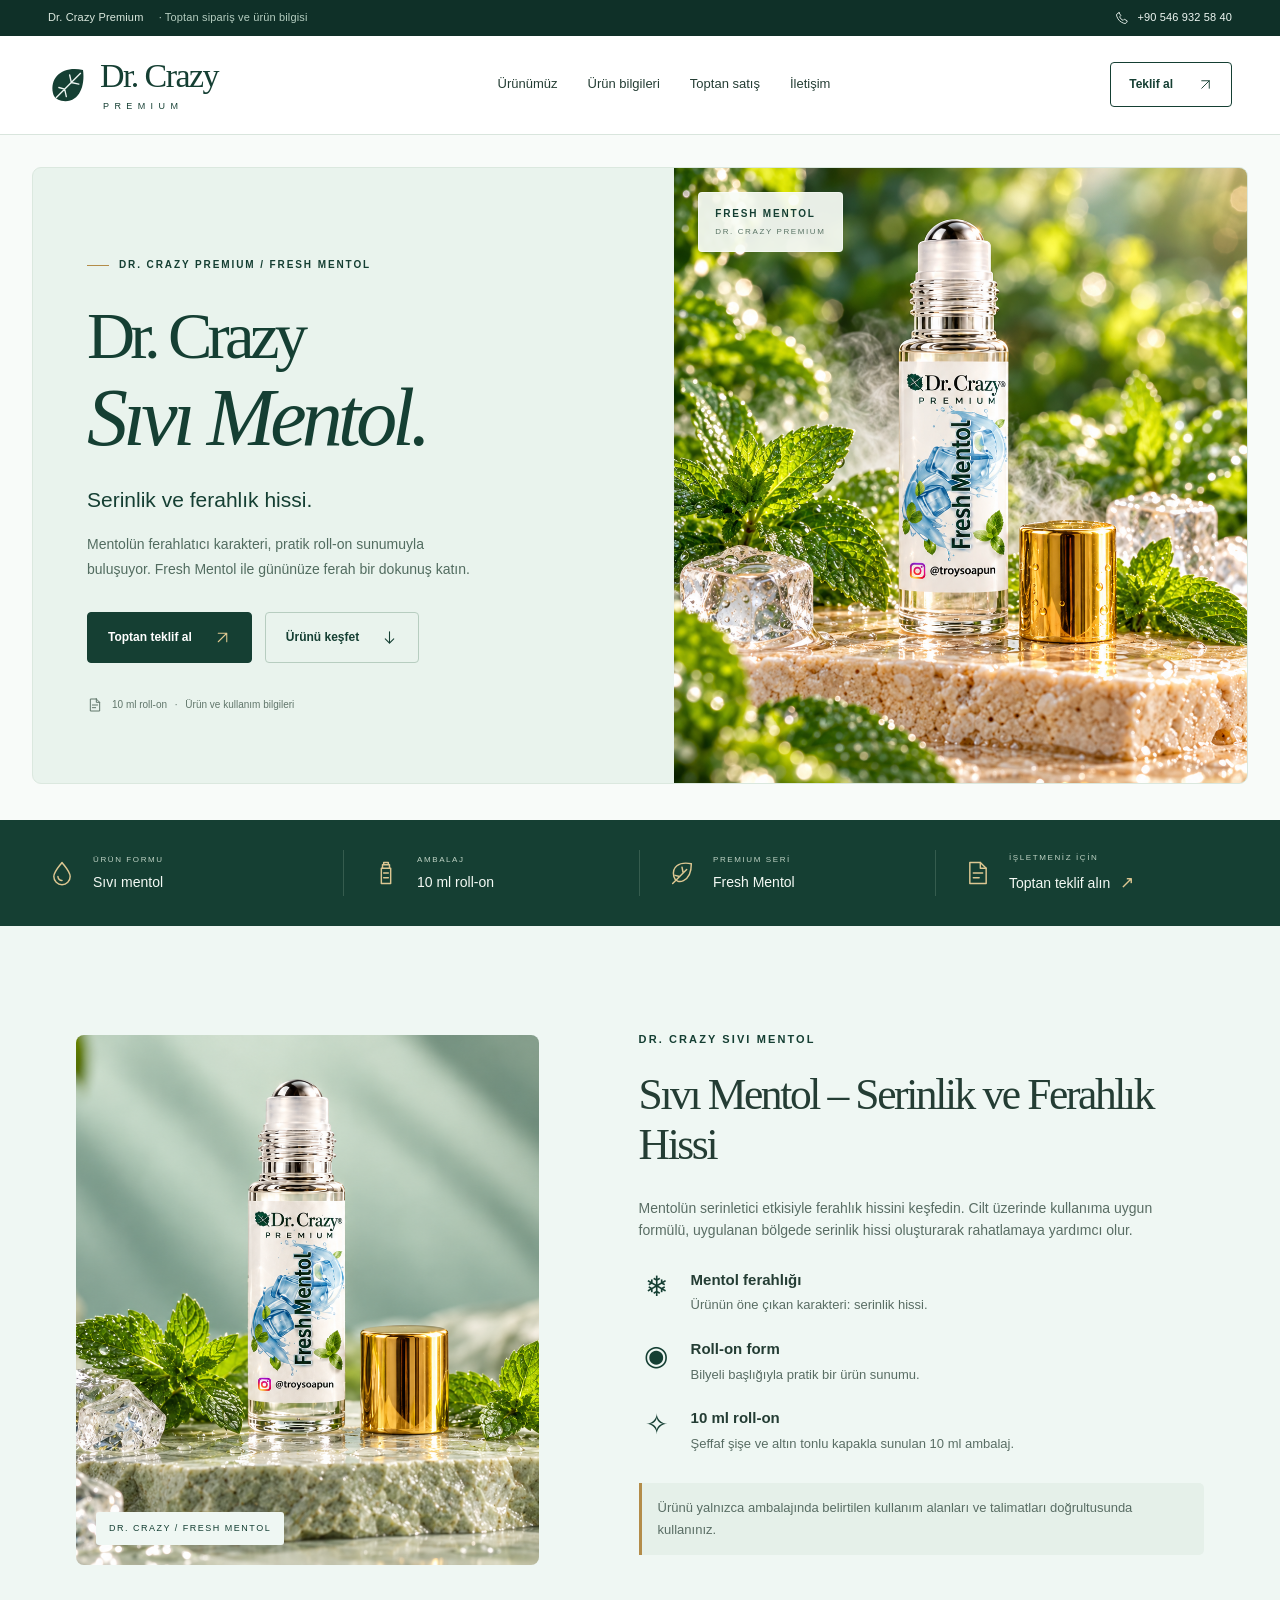
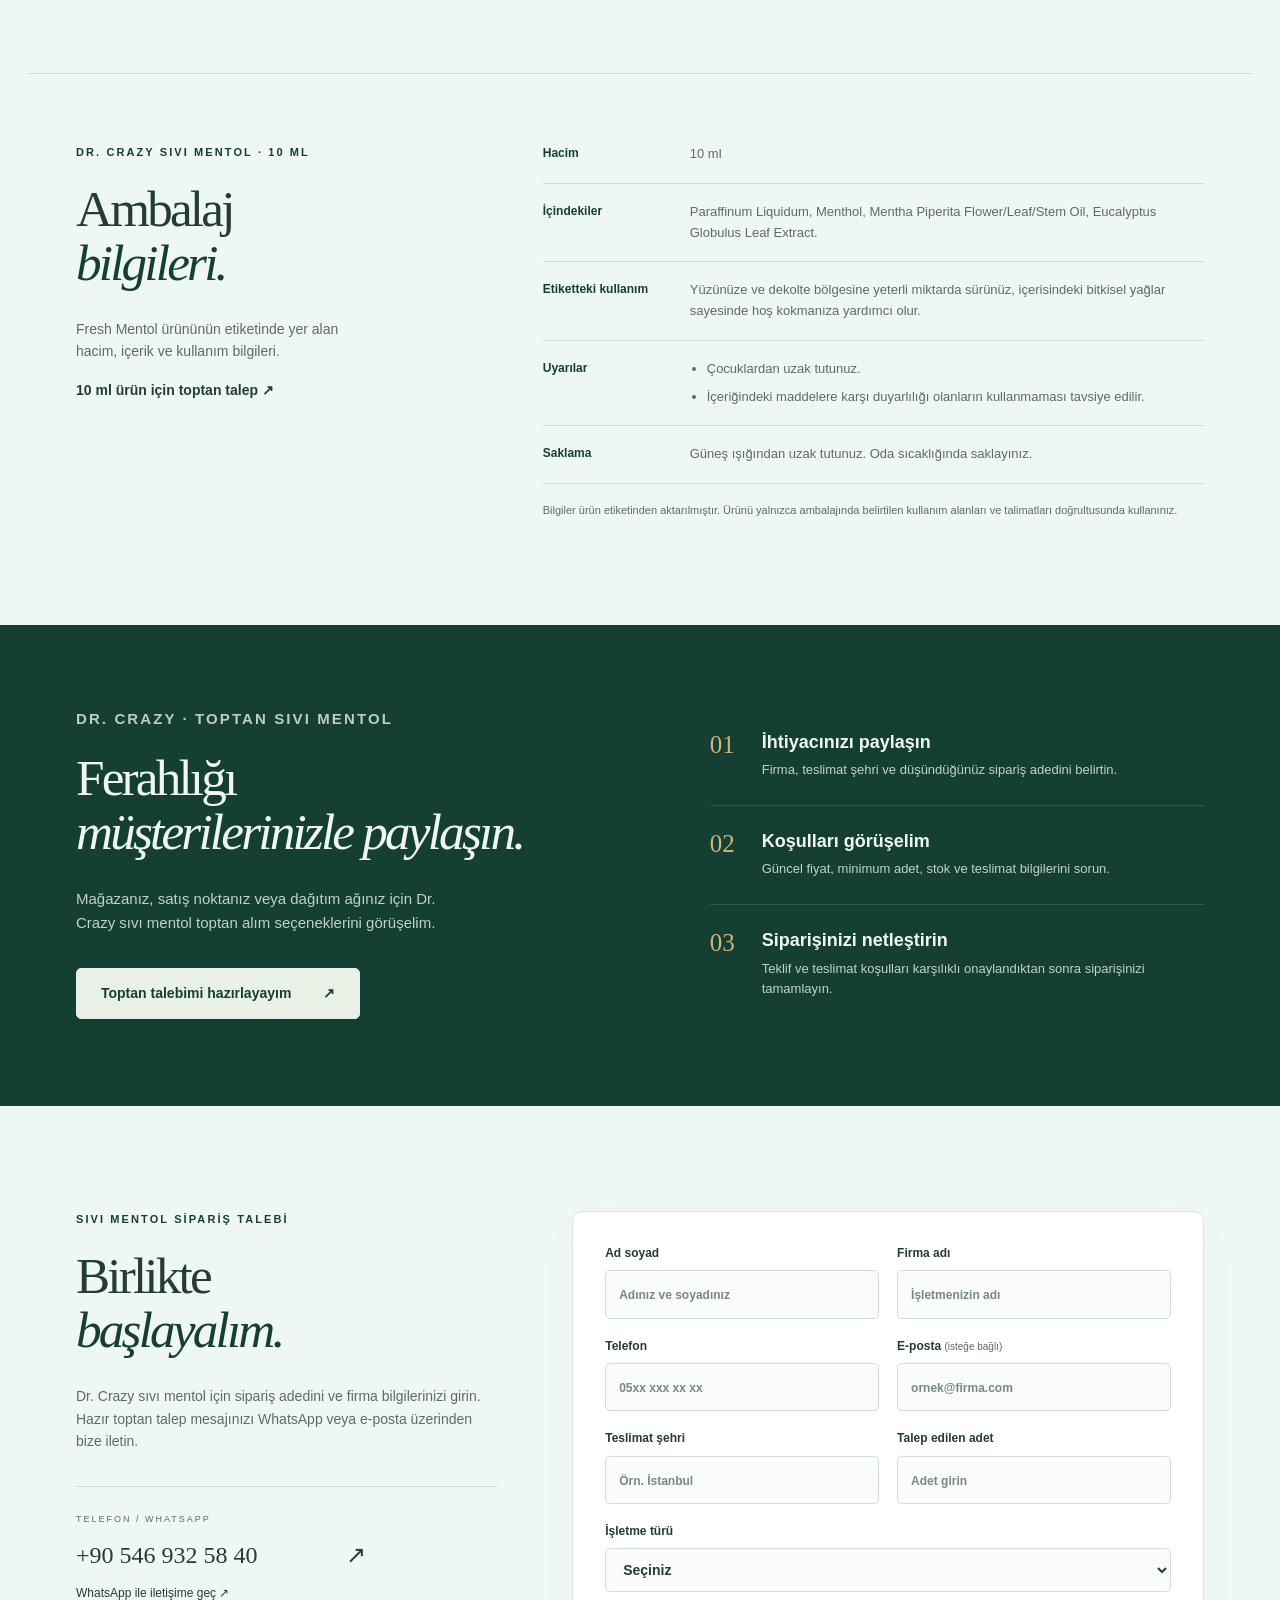
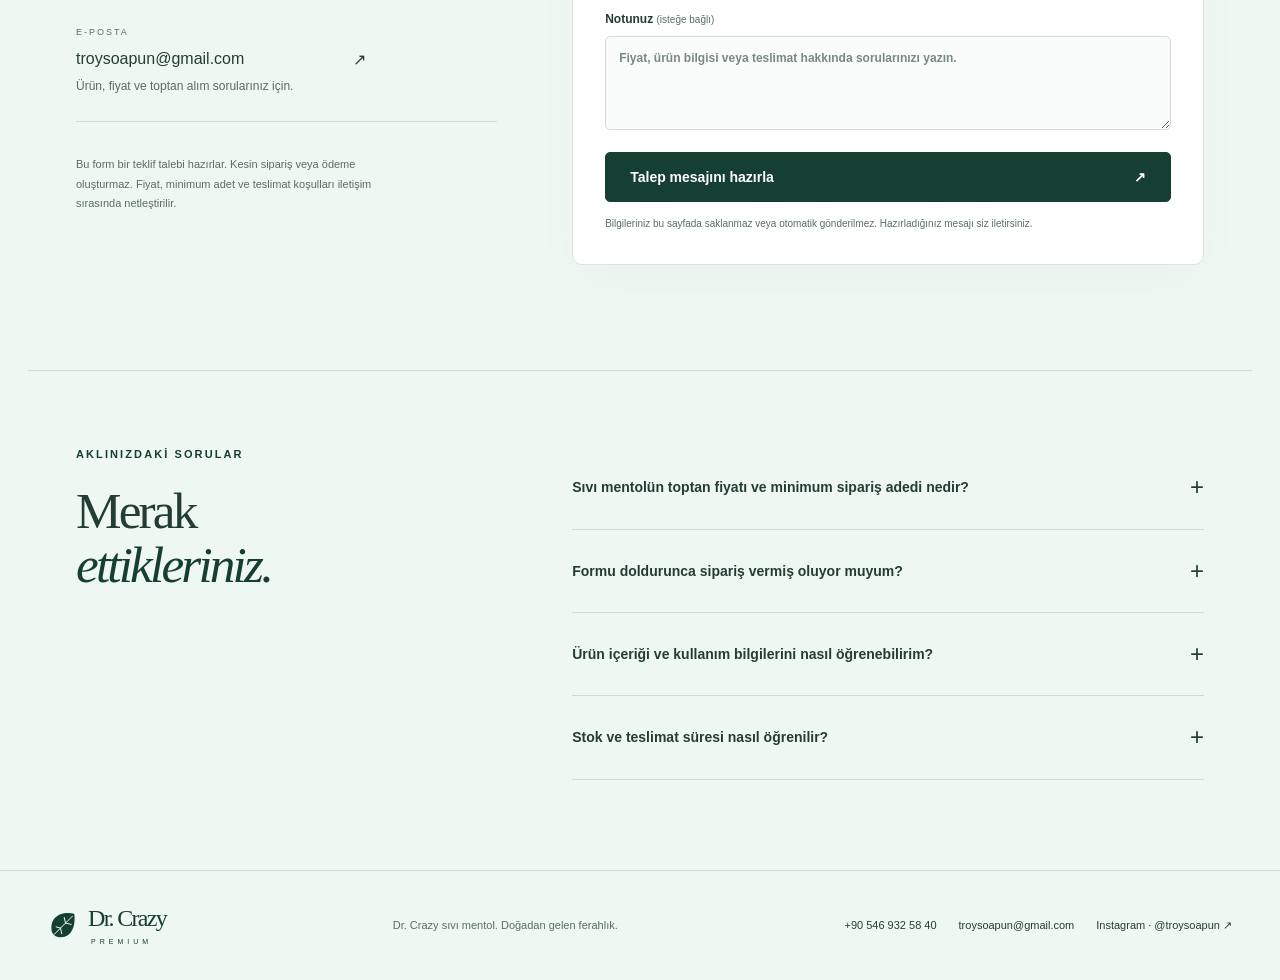
==== index.html @ 461f2497 "Publish Dr. Crazy liquid menthol website" ====
<!doctype html>
<html lang="tr">
<head>
<meta charset="utf-8"><meta name="viewport" content="width=device-width,initial-scale=1">
<meta name="theme-color" content="#153f33">
<title>Dr. Crazy Sıvı Mentol | Fresh Mentol Toptan Sipariş</title>
<meta name="description" content="Dr. Crazy Premium Fresh Mentol ile sıvı mentol ferahlığını keşfedin. Toptan sıvı mentol fiyatı ve sipariş için WhatsApp veya e-posta ile teklif talep edin.">
<link rel="canonical" href="https://redrumania19.github.io/dr-crazy-sivi-mentol/">
<meta property="og:type" content="website">
<meta property="og:title" content="Dr. Crazy Sıvı Mentol | Fresh Mentol Toptan Sipariş">
<meta property="og:description" content="Dr. Crazy Premium Fresh Mentol ile sıvı mentol ferahlığını keşfedin. Toptan sıvı mentol fiyatı ve sipariş için WhatsApp veya e-posta ile teklif talep edin.">
<meta property="og:url" content="https://redrumania19.github.io/dr-crazy-sivi-mentol">
<meta property="og:image" content="https://redrumania19.github.io/dr-crazy-sivi-mentol/dr-crazy-sivi-mentol-nane-v1.png">
<meta property="og:image:alt" content="Dr. Crazy Premium Fresh Mentol sıvı mentol roll-on">
<meta property="og:locale" content="tr_TR">
<link rel="icon" href="leaf.svg" type="image/svg+xml">
<link rel="stylesheet" href="styles.css"><link rel="stylesheet" href="top-design.css"><script src="app.js" defer></script>
</head>
<body>
<a class="skip" href="#main">İçeriğe geç</a>
<div class="p-contact-bar"><div class="p-contact-inner"><span>Dr. Crazy Premium <span class="p-contact-extra">· Toptan sipariş ve ürün bilgisi</span></span><a href="tel:+905469325840"><svg viewBox="0 0 24 24" fill="none" stroke="currentColor" stroke-width="1.5" stroke-linecap="round" stroke-linejoin="round" aria-hidden="true"><path d="m7 3 3 5-2 2c1.3 3 3 4.7 6 6l2-2 5 3c-1 4-3 5-6 4C8 18 6 16 3 9 2 6 3 4 7 3Z"/></svg><span>+90 546 932 58 40</span></a></div></div>
<header class="p-header"><div class="p-header-inner"><a class="brand" href="#top" aria-label="Dr. Crazy Premium ana sayfa"><img src="leaf.svg" alt="" width="40" height="40"><span>Dr. Crazy<small>PREMIUM</small></span></a><nav class="p-nav" id="primary-navigation" aria-label="Ana menü"><a href="#urun">Ürünümüz</a><a href="#ambalaj">Ürün bilgileri</a><a href="#toptan">Toptan satış</a><a href="#siparis">İletişim</a></nav><div class="p-header-actions"><a class="p-header-cta" href="#siparis">Teklif al <svg viewBox="0 0 24 24" fill="none" stroke="currentColor" stroke-width="1.5" stroke-linecap="round" stroke-linejoin="round" aria-hidden="true"><path d="M6 18 18 6M6 6h12v12"/></svg></a><button class="p-menu-toggle" type="button" aria-controls="primary-navigation" aria-expanded="false" aria-label="Menüyü aç"><span></span><span></span></button></div></div></header>
<main id="main">
<section class="p-hero" id="top" aria-labelledby="hero-heading"><div class="p-hero-panel"><div class="p-hero-copy"><p class="p-kicker"><span></span> DR. CRAZY PREMIUM / FRESH MENTOL</p><h1 id="hero-heading"><span class="p-brand-name">Dr. Crazy</span><span class="p-product-name">Sıvı Mentol.</span></h1><p class="p-hero-subtitle">Serinlik ve ferahlık hissi.</p><p class="p-hero-description">Mentolün ferahlatıcı karakteri, pratik roll-on sunumuyla buluşuyor. Fresh Mentol ile gününüze ferah bir dokunuş katın.</p><div class="p-hero-actions"><a class="p-primary-button" href="#siparis">Toptan teklif al <svg viewBox="0 0 24 24" fill="none" stroke="currentColor" stroke-width="1.5" stroke-linecap="round" stroke-linejoin="round" aria-hidden="true"><path d="M6 18 18 6M6 6h12v12"/></svg></a><a class="p-secondary-button" href="#urun">Ürünü keşfet <svg viewBox="0 0 24 24" fill="none" stroke="currentColor" stroke-width="1.5" stroke-linecap="round" stroke-linejoin="round" aria-hidden="true"><path d="M12 4v16m-6-6 6 6 6-6"/></svg></a></div><a class="p-hero-note" href="#ambalaj"><svg viewBox="0 0 24 24" fill="none" stroke="currentColor" stroke-width="1.5" stroke-linecap="round" stroke-linejoin="round" aria-hidden="true"><path d="M14 3H5v18h14V8l-5-5Z"/><path d="M14 3v5h5M8 12h8M8 16h5"/></svg><span>10 ml roll-on <span aria-hidden="true">·</span> Ürün ve kullanım bilgileri</span></a></div><figure class="p-hero-art"><img src="dr-crazy-sivi-mentol-nane-v1.png" alt="Dr. Crazy Premium Fresh Mentol sıvı mentol roll-on, nane ve buz eşliğinde" width="1122" height="1402" fetchpriority="high"><figcaption class="p-image-badge"><span>FRESH MENTOL</span><small>DR. CRAZY PREMIUM</small></figcaption></figure></div></section>
<div class="p-spec-strip" aria-label="Dr. Crazy sıvı mentol ürün bilgileri"><div class="p-spec-inner"><div class="p-spec"><svg viewBox="0 0 24 24" fill="none" stroke="currentColor" stroke-width="1.5" stroke-linecap="round" stroke-linejoin="round" aria-hidden="true"><path d="M12 3C9 7 5 11 5 15a7 7 0 0 0 14 0c0-4-4-8-7-12Z"/><path d="M8.5 15a3.5 3.5 0 0 0 3.5 3.5"/></svg><div><span>ÜRÜN FORMU</span><strong>Sıvı mentol</strong></div></div><div class="p-spec"><svg viewBox="0 0 24 24" fill="none" stroke="currentColor" stroke-width="1.5" stroke-linecap="round" stroke-linejoin="round" aria-hidden="true"><path d="M8 8h8v13H8zM9 5h6v3H9zM10 5V3h4v2M10 12h4M10 16h4"/></svg><div><span>AMBALAJ</span><strong>10 ml roll-on</strong></div></div><div class="p-spec"><svg viewBox="0 0 24 24" fill="none" stroke="currentColor" stroke-width="1.5" stroke-linecap="round" stroke-linejoin="round" aria-hidden="true"><path d="M20 4C9 2 3 7 5 15c2 8 15 5 15-11Z"/><path d="m4 21 12-12M10 15l-4-1m7-2-1-5"/></svg><div><span>PREMIUM SERİ</span><strong>Fresh Mentol</strong></div></div><a class="p-spec p-spec-link" href="#siparis"><svg viewBox="0 0 24 24" fill="none" stroke="currentColor" stroke-width="1.5" stroke-linecap="round" stroke-linejoin="round" aria-hidden="true"><path d="M14 3H5v18h14V8l-5-5Z"/><path d="M14 3v5h5M8 12h8M8 16h5"/></svg><div><span>İŞLETMENİZ İÇİN</span><strong>Toptan teklif alın <span aria-hidden="true">↗</span></strong></div></a></div></div>
<section class="product section" id="urun"><div class="product-visual"><img src="dr-crazy-sivi-mentol-studio-v1.png" alt="Dr. Crazy Fresh Mentol sıvı mentol şişesi ve altın kapak, açık yeşil fonda ürün görünümü" loading="lazy" width="1536" height="1024"><span class="visual-label">DR. CRAZY / FRESH MENTOL</span></div><div class="product-copy"><p class="eyebrow">DR. CRAZY SIVI MENTOL</p><h2 class="product-title">Sıvı Mentol – Serinlik ve Ferahlık Hissi</h2><p>Mentolün serinletici etkisiyle ferahlık hissini keşfedin. Cilt üzerinde kullanıma uygun formülü, uygulanan bölgede serinlik hissi oluşturarak rahatlamaya yardımcı olur.</p><div class="qualities"><div><span class="quality-icon" aria-hidden="true">❄</span><div><h3>Mentol ferahlığı</h3><p>Ürünün öne çıkan karakteri: serinlik hissi.</p></div></div><div><span class="quality-icon roller" aria-hidden="true">◉</span><div><h3>Roll-on form</h3><p>Bilyeli başlığıyla pratik bir ürün sunumu.</p></div></div><div><span class="quality-icon" aria-hidden="true">✧</span><div><h3>10 ml roll-on</h3><p>Şeffaf şişe ve altın tonlu kapakla sunulan 10 ml ambalaj.</p></div></div></div><p class="product-note">Ürünü yalnızca ambalajında belirtilen kullanım alanları ve talimatları doğrultusunda kullanınız.</p></div></section>
<section class="packaging section" id="ambalaj"><div class="packaging-layout"><div><p class="eyebrow">DR. CRAZY SIVI MENTOL · 10 ML</p><h2>Ambalaj<br><em>bilgileri.</em></h2><p class="packaging-intro">Fresh Mentol ürününün etiketinde yer alan hacim, içerik ve kullanım bilgileri.</p><a class="text-link" href="#siparis">10 ml ürün için toptan talep ↗</a></div><div><dl class="label-info"><div><dt>Hacim</dt><dd>10 ml</dd></div><div><dt>İçindekiler</dt><dd lang="en">Paraffinum Liquidum, Menthol, Mentha Piperita Flower/Leaf/Stem Oil, Eucalyptus Globulus Leaf Extract.</dd></div><div><dt>Etiketteki kullanım</dt><dd>Yüzünüze ve dekolte bölgesine yeterli miktarda sürünüz, içerisindeki bitkisel yağlar sayesinde hoş kokmanıza yardımcı olur.</dd></div><div><dt>Uyarılar</dt><dd><ul><li>Çocuklardan uzak tutunuz.</li><li>İçeriğindeki maddelere karşı duyarlılığı olanların kullanmaması tavsiye edilir.</li></ul></dd></div><div><dt>Saklama</dt><dd>Güneş ışığından uzak tutunuz. Oda sıcaklığında saklayınız.</dd></div></dl><p class="label-source">Bilgiler ürün etiketinden aktarılmıştır. Ürünü yalnızca ambalajında belirtilen kullanım alanları ve talimatları doğrultusunda kullanınız.</p></div></div></section>
<section class="wholesale section" id="toptan"><div><p class="eyebrow">DR. CRAZY · TOPTAN SIVI MENTOL</p><h2>Ferahlığı<br><em>müşterilerinizle paylaşın.</em></h2><p>Mağazanız, satış noktanız veya dağıtım ağınız için Dr. Crazy sıvı mentol toptan alım seçeneklerini görüşelim.</p><a class="button light" href="#siparis">Toptan talebimi hazırlayayım <span aria-hidden="true">↗</span></a></div><div class="steps"><div><span>01</span><div><h3>İhtiyacınızı paylaşın</h3><p>Firma, teslimat şehri ve düşündüğünüz sipariş adedini belirtin.</p></div></div><div><span>02</span><div><h3>Koşulları görüşelim</h3><p>Güncel fiyat, minimum adet, stok ve teslimat bilgilerini sorun.</p></div></div><div><span>03</span><div><h3>Siparişinizi netleştirin</h3><p>Teklif ve teslimat koşulları karşılıklı onaylandıktan sonra siparişinizi tamamlayın.</p></div></div></div></section>
<section class="order section" id="siparis"><div class="order-info"><p class="eyebrow">SIVI MENTOL SİPARİŞ TALEBİ</p><h2>Birlikte<br><em>başlayalım.</em></h2><p>Dr. Crazy sıvı mentol için sipariş adedini ve firma bilgilerinizi girin. Hazır toptan talep mesajınızı WhatsApp veya e-posta üzerinden bize iletin.</p><div class="contact-card"><span class="contact-label">TELEFON / WHATSAPP</span><a href="tel:+905469325840">+90 546 932 58 40 <span aria-hidden="true">↗</span></a><a class="contact-whatsapp" href="https://wa.me/905469325840" target="_blank" rel="noopener noreferrer">WhatsApp ile iletişime geç ↗</a><span class="contact-label email-label">E-POSTA</span><a class="contact-email" href="mailto:troysoapun@gmail.com">troysoapun@gmail.com <span aria-hidden="true">↗</span></a><p>Ürün, fiyat ve toptan alım sorularınız için.</p></div><p class="order-note">Bu form bir teklif talebi hazırlar. Kesin sipariş veya ödeme oluşturmaz. Fiyat, minimum adet ve teslimat koşulları iletişim sırasında netleştirilir.</p></div>
<form id="order-form"><div class="field-row"><label>Ad soyad <input name="name" required maxlength="100" autocomplete="name" placeholder="Adınız ve soyadınız"></label><label>Firma adı <input name="company" required maxlength="150" autocomplete="organization" placeholder="İşletmenizin adı"></label></div><div class="field-row"><label>Telefon <input name="phone" required type="tel" minlength="7" maxlength="30" autocomplete="tel" placeholder="05xx xxx xx xx"></label><label>E-posta <span class="optional">(isteğe bağlı)</span><input name="email" type="email" maxlength="150" autocomplete="email" placeholder="ornek@firma.com"></label></div><div class="field-row"><label>Teslimat şehri <input name="city" required maxlength="100" autocomplete="address-level2" placeholder="Örn. İstanbul"></label><label>Talep edilen adet <input name="quantity" type="number" min="1" max="1000000" step="1" required inputmode="numeric" placeholder="Adet girin"></label></div><label>İşletme türü <select name="business" required><option value="">Seçiniz</option><option>Perakende mağaza</option><option>Online satış</option><option>Toptancı / distribütör</option><option>Diğer</option></select></label><label>Notunuz <span class="optional">(isteğe bağlı)</span><textarea name="note" maxlength="1200" rows="3" placeholder="Fiyat, ürün bilgisi veya teslimat hakkında sorularınızı yazın."></textarea></label><button class="button submit" type="submit">Talep mesajını hazırla <span aria-hidden="true">↗</span></button><p class="form-note">Bilgileriniz bu sayfada saklanmaz veya otomatik gönderilmez. Hazırladığınız mesajı siz iletirsiniz.</p></form>
<div id="request-result" class="request-result" hidden><div class="result-header"><div><p class="eyebrow">BİR SONRAKİ ADIM</p><h3>Talep mesajınız hazır.</h3><p>WhatsApp veya e-posta ile devam edin. Mesajınız açılan uygulamaya aktarılır; göndermeden önce kontrol edebilirsiniz.</p></div><button class="close-result" id="close-result" type="button" aria-label="Hazırlanan mesajı kapat">×</button></div><label class="preview-label" for="message-preview">Göndereceğiniz mesaj</label><textarea id="message-preview" rows="12" readonly></textarea><div class="actions"><a class="button" id="send-whatsapp" href="https://wa.me/905469325840" target="_blank" rel="noopener noreferrer">WhatsApp ile gönder ↗</a><a class="text-link" id="send-email" href="mailto:troysoapun@gmail.com">E-posta ile gönder ↗</a><button class="copy-link text-link" id="copy-message" type="button">Mesajı kopyala</button></div><p class="form-note">WhatsApp veya e-posta bağlantısı talebinizi otomatik göndermez. Gönderme işlemini açılan uygulamada siz tamamlarsınız.</p><p id="copy-status" class="copy-status" role="status" aria-live="polite"></p></div></section>
<section class="faq section" id="sorular"><div><p class="eyebrow">AKLINIZDAKİ SORULAR</p><h2>Merak<br><em>ettikleriniz.</em></h2></div><div class="questions"><details><summary>Sıvı mentolün toptan fiyatı ve minimum sipariş adedi nedir?<span aria-hidden="true">+</span></summary><p>Dr. Crazy sıvı mentol için güncel toptan fiyat ve minimum sipariş adedini öğrenmek üzere talep mesajınızı hazırlayıp bizimle iletişime geçin. Teklif, talep edilen miktar ve sipariş koşullarına göre netleştirilir.</p></details><details><summary>Formu doldurunca sipariş vermiş oluyor muyum?<span aria-hidden="true">+</span></summary><p>Form, kopyalayıp iletebileceğiniz bir teklif talebi oluşturur. Mesaj otomatik gönderilmez. Kesin sipariş, teklif ve koşullar karşılıklı onaylandıktan sonra oluşur.</p></details><details><summary>Ürün içeriği ve kullanım bilgilerini nasıl öğrenebilirim?<span aria-hidden="true">+</span></summary><p>Ürünü yalnızca ambalajında belirtilen kullanım alanları ve talimatları doğrultusunda kullanınız. 10 ml ürünün içerik listesi ve etiket bilgileri <a class="text-link" href="#ambalaj">Ambalaj bilgileri</a> bölümünde yer alır. Diğer sorularınız için WhatsApp üzerinden veya troysoapun@gmail.com adresinden bize ulaşabilirsiniz.</p></details><details><summary>Stok ve teslimat süresi nasıl öğrenilir?<span aria-hidden="true">+</span></summary><p>Talebinizde sipariş adedini ve teslimat şehrini belirtin. Güncel stok durumu, kargo koşulları ve teslimat süresi sipariş görüşmesinde paylaşılır.</p></details></div></section>
</main><footer><a class="brand footer-brand" href="#top"><img src="leaf.svg" alt="" width="30" height="30"><span>Dr. Crazy<small>PREMIUM</small></span></a><p>Dr. Crazy sıvı mentol. Doğadan gelen ferahlık.</p><div class="footer-contacts"><a href="tel:+905469325840">+90 546 932 58 40</a><a href="mailto:troysoapun@gmail.com">troysoapun@gmail.com</a><a href="https://www.instagram.com/troysoapun/" target="_blank" rel="noopener noreferrer">Instagram · @troysoapun ↗</a></div></footer><a class="mobile-cta button" href="#siparis">Toptan teklif talebi ↗</a>
</body></html>
---- styles.css ----
:root{--forest:#153f33;--deep:#0f3028;--ice:#eff7f3;--sage:#a9c6b3;--gold:#b38c49;--ink:#243d34;--muted:#596d64;--line:#ceddd4;--white:#fff;--display:Georgia,'Times New Roman',serif;--body:'Segoe UI',Arial,sans-serif}*{box-sizing:border-box}html{scroll-behavior:smooth;scroll-padding-top:90px}body{margin:0;background:var(--ice);color:var(--ink);font:16px/1.6 var(--body)}a{color:inherit;text-decoration:none}button,input,textarea,select{font:inherit}button,a,input,textarea,select,summary{-webkit-tap-highlight-color:transparent}a:focus-visible,button:focus-visible,summary:focus-visible{outline:3px solid var(--gold);outline-offset:5px}button{cursor:pointer}img{display:block;max-width:100%}h1,h2,h3,p{margin-top:0}h1,h2{font-family:var(--display);font-weight:400;letter-spacing:-.055em;line-height:1.06}h1{font-size:clamp(60px,6.7vw,99px);margin:27px 0}h2{font-size:clamp(40px,4vw,62px);margin:20px 0 28px}h1 em,h2 em{font-weight:400;color:var(--forest)}h3{font-weight:600;line-height:1.3;font-size:18px;margin:0 0 6px}p{color:var(--muted)}.header{max-width:1320px;padding:25px 48px;margin:auto;display:flex;align-items:center;justify-content:space-between;gap:30px}.brand{display:flex;gap:10px;align-items:center;color:var(--forest);flex-shrink:0}.brand>span{font:32px/1 var(--display);letter-spacing:-1.7px}.brand small{font:9px/1 var(--body);letter-spacing:5px;display:block;margin:8px 0 0 3px}nav{display:flex;gap:32px;font-size:13px}nav a:hover,.text-link:hover{color:var(--gold)}.button{background:var(--forest);border:1px solid var(--forest);color:white;display:inline-flex;align-items:center;justify-content:center;gap:32px;padding:16px 24px;line-height:1.2;border-radius:5px;font-size:14px;font-weight:600;transition:background .2s,transform .2s}.button:hover{background:#245743;transform:translateY(-2px)}.button.small{padding:12px 18px;gap:17px}.hero{max-width:1320px;margin:auto;display:grid;grid-template-columns:1.05fr 1fr;min-height:750px;align-items:center;padding:22px 48px 48px;gap:64px}.hero-copy{padding-top:30px}.eyebrow{font-size:11px;font-weight:600;letter-spacing:2.1px;color:var(--forest);margin-bottom:16px}.dot{width:7px;height:7px;display:inline-block;border-radius:50%;background:var(--forest);margin-right:7px}.intro{max-width:400px;font-size:17px;line-height:1.8;margin-bottom:32px}.actions{display:flex;align-items:center;gap:25px;flex-wrap:wrap}.text-link{font-size:14px;font-weight:600;display:inline-flex;align-items:center;gap:14px}.hero-foot{margin-top:70px;border-top:1px solid var(--line);padding-top:20px;display:flex;gap:18px;align-items:center}.hero-foot span:first-child{letter-spacing:1.5px;font-size:10px;font-weight:700}.hero-foot span:last-child{font-size:12px;color:var(--muted)}.hero-art{position:relative;background:#dbeadb;padding:25px 40px 18px;border-radius:260px 260px 12px 12px;max-width:490px;justify-self:end;width:100%}.photo-frame{border-radius:230px 230px 6px 6px;overflow:hidden;max-width:350px;margin:auto;box-shadow:0 15px 40px #153f331a}.photo-frame img{width:100%;height:auto}.image-caption{display:flex;justify-content:space-between;gap:10px;margin-top:20px;font-size:8px;letter-spacing:1.1px;color:var(--forest)}.image-caption span:last-child{font-family:var(--display);font-size:11px;letter-spacing:0}.ribbon{background:var(--forest);color:#dcebdd;padding:23px 30px;display:flex;align-items:center;justify-content:center;gap:4.5vw;font-size:13px;letter-spacing:.4px}.ribbon i{color:#c5ab73;font-style:normal}.section{max-width:1224px;margin:auto;padding:105px 48px}.product{display:grid;grid-template-columns:.9fr 1.1fr;gap:100px;align-items:center}.product-visual{height:530px;border-radius:8px;overflow:hidden;position:relative;background:#d9e8db}.product-visual img{width:100%;height:100%;object-fit:cover;object-position:center 73%;transform:scale(1.08)}.visual-label{position:absolute;bottom:20px;left:20px;padding:9px 13px;background:var(--ice);font-size:9px;letter-spacing:1.5px;color:var(--forest);border-radius:3px}.product-copy>p:not(.eyebrow){font-size:14px}.qualities{margin:28px 0;display:grid;gap:23px}.qualities>div{display:flex;align-items:flex-start;gap:17px}.quality-icon{font-size:28px;line-height:1.2;width:35px;flex-shrink:0;color:var(--forest);text-align:center}.qualities h3{font-size:15px}.qualities p{font-size:13px;margin:0}.product-copy .product-note{font-size:11px!important;border-top:1px solid var(--line);padding-top:19px;line-height:1.7}.wholesale{max-width:none;background:var(--forest);padding:82px max(48px,calc((100vw - 1128px)/2));display:grid;grid-template-columns:1.1fr 1fr;gap:90px;color:var(--ice)}.wholesale h2,.wholesale h2 em{color:var(--ice)}.wholesale .eyebrow{color:#bccfbd}.wholesale p{color:#c1d2c8;font-size:15px;max-width:400px}.light{background:#e9f1e7;border-color:#e9f1e7;color:var(--forest);margin-top:18px}.light:hover{background:white}.steps{display:flex;flex-direction:column;justify-content:center}.steps>div{display:flex;gap:27px;padding:24px 0;border-bottom:1px solid #c0d7c52c}.steps>div:last-child{border-bottom:0}.steps>div>span{font:25px var(--display);color:#cfb47a}.steps h3{font-size:18px}.steps p{font-size:13px;margin:0}.order{display:grid;grid-template-columns:.8fr 1.2fr;gap:75px}.order-info>p:not(.eyebrow){font-size:14px}.contact-card{margin:33px 0;border-top:1px solid var(--line);border-bottom:1px solid var(--line);padding:25px 0}.contact-label{display:block;font-size:9px;letter-spacing:2px;color:var(--muted);margin-bottom:10px}.contact-card>a{display:flex;align-items:center;justify-content:space-between;max-width:290px;font-size:24px;font-family:var(--display)}.contact-card p{font-size:12px;margin:8px 0 0}.order-info .order-note{font-size:11px!important;line-height:1.8;max-width:330px}form{background:white;border:1px solid #dbe5de;border-radius:10px;padding:32px;box-shadow:0 16px 50px #153f3306}.field-row{display:grid;grid-template-columns:1fr 1fr;gap:18px}label{display:block;font-size:12px;font-weight:600;color:var(--ink);margin-bottom:18px}input,select,textarea{display:block;width:100%;padding:12px 13px;margin-top:7px;border:1px solid #d0ddd5;border-radius:5px;background:#fafcfb;color:var(--ink);font-size:14px;min-width:0}input:focus,textarea:focus,select:focus{outline:2px solid var(--sage);border-color:var(--forest)}textarea{resize:vertical}input::placeholder,textarea::placeholder{color:#788980;font-size:12px}.optional{font-weight:400;color:var(--muted);font-size:10px}.submit{width:100%;justify-content:space-between;margin-top:4px}.form-note{font-size:10px;line-height:1.7;margin:13px 0 0}.request-result{grid-column:1/-1;border:1px solid var(--sage);background:white;padding:30px;border-radius:8px;scroll-margin-top:30px}.request-result[hidden]{display:none}.result-header{display:flex;justify-content:space-between;gap:20px}.result-header p{font-size:13px}.result-header h3{font-family:var(--display);font-size:30px;font-weight:400}.close-result{align-self:start;border:0;background:var(--ice);color:var(--forest);width:38px;height:38px;border-radius:50%;font-size:24px}.preview-label{margin:15px 0 0}.request-result textarea{font-size:13px;line-height:1.6;margin:10px 0 20px}.copy-status{font-size:12px;margin:12px 0 0;min-height:20px}.faq{border-top:1px solid var(--line);display:grid;grid-template-columns:.8fr 1.2fr;gap:75px;padding-top:75px;padding-bottom:90px}.questions details{border-bottom:1px solid var(--line)}summary{list-style:none;cursor:pointer;padding:22px 0;display:flex;align-items:center;justify-content:space-between;gap:22px;font-size:14px;font-weight:600}summary::-webkit-details-marker{display:none}summary>span{font-size:24px;font-weight:300;flex-shrink:0}details[open] summary>span{transform:rotate(45deg)}details p{font-size:13px;line-height:1.8;max-width:510px;padding-bottom:10px}footer{border-top:1px solid var(--line);padding:35px 48px;display:flex;gap:25px;align-items:center;justify-content:space-between;max-width:1320px;margin:auto}footer p,footer>a:last-child{font-size:11px;margin:0}.footer-brand>span{font-size:24px}.footer-brand small{font-size:7px;letter-spacing:4px}.mobile-cta{display:none}.skip{position:fixed;top:-100px;left:15px;z-index:10;padding:10px;background:white}.skip:focus{top:15px}@media(min-width:1400px){.hero{min-height:800px}}@media(max-width:1000px){.header{padding:22px 30px}nav{gap:20px;font-size:12px}.hero{gap:30px;padding:25px 30px 50px;min-height:650px}h1{font-size:70px}.hero-art{padding:20px 25px 16px}.hero-foot{margin-top:40px;flex-wrap:wrap;gap:5px 18px}.section{padding:75px 35px}.product{gap:45px}.product-visual{height:460px}.wholesale{gap:45px}.order,.faq{gap:40px}form{padding:24px}.field-row{gap:12px}.actions{gap:20px}footer{padding:30px}}@media(max-width:720px){html{scroll-padding-top:20px}.header{padding:20px}.brand>span{font-size:27px}.brand img{width:29px}.brand small{font-size:8px}.header nav{display:none}.header .small{font-size:11px;gap:10px;padding:11px 13px}.hero{display:flex;flex-direction:column;align-items:stretch;padding:20px 22px 42px;gap:33px}.hero-copy{padding-top:10px}.eyebrow{font-size:9px;letter-spacing:1.6px}h1{font-size:clamp(57px,11vw,78px);margin:20px 0}.intro{font-size:15px;max-width:420px;margin-bottom:23px}.hero-foot{margin-top:29px;font-size:10px}.hero-art{width:100%;max-width:430px;align-self:center;padding:20px 30px 16px}.photo-frame{max-width:310px}.hero-art img{max-height:550px;object-fit:contain}.ribbon{padding:21px 20px;gap:14px;flex-wrap:wrap;font-size:10px}.ribbon i:nth-of-type(3),.ribbon span:last-child{display:none}.section{padding:62px 22px;display:block}.product{display:flex;flex-direction:column-reverse;gap:28px}.product-visual{width:100%;max-width:500px;height:420px}.product-copy{width:100%}h2{font-size:44px;margin:17px 0 23px}.qualities{gap:20px}.wholesale{padding:57px 24px}.wholesale h2{font-size:43px}.steps{margin-top:32px}.steps>div{padding:20px 0}.order-info .order-note{max-width:none}.contact-card{margin:25px 0}.order form{margin-top:28px;padding:22px 18px}.field-row{grid-template-columns:1fr}label{margin-bottom:16px}.request-result{margin-top:30px;padding:20px}.request-result .actions{align-items:flex-start;flex-direction:column}.faq{padding-top:50px;padding-bottom:50px}.faq>div:first-child{margin-bottom:25px}summary{font-size:13px}footer{padding:28px 22px 90px;flex-wrap:wrap;gap:24px}footer p{display:none}footer>a:last-child{font-size:10px}.mobile-cta{display:flex;position:fixed;bottom:12px;left:22px;right:22px;box-shadow:0 5px 25px #0f302833;z-index:5;padding:15px}.button{font-size:12px;padding:15px 20px;gap:22px}.text-link{font-size:12px}.hero .actions{gap:18px}}@media(prefers-reduced-motion:reduce){html{scroll-behavior:auto}*,*:before,*:after{transition:none!important;animation:none!important}}
.contact-card .contact-whatsapp{font:12px var(--body);margin-top:12px}.contact-card .email-label{margin-top:25px}.contact-card .contact-email{font:16px var(--body);overflow-wrap:anywhere;gap:10px}.copy-link{border:0;background:transparent;padding:8px 0;color:var(--forest)}.footer-contacts{display:flex;flex-wrap:wrap;justify-content:flex-end;gap:8px 22px;font-size:11px}.footer-contacts a:hover{color:var(--gold)}@media(max-width:720px){.footer-contacts{justify-content:flex-start;flex-direction:column;gap:8px}.request-result .actions{gap:20px}}

.product-copy .product-title{font-size:clamp(34px,3.4vw,48px);line-height:1.15}.product-copy .product-note{font-size:13px!important;border-top:0;border-left:3px solid var(--gold);padding:14px 16px;background:#e5f0e9;border-radius:0 5px 5px 0}.product-visual img{transform:none;object-position:center}.hero-art .photo-frame img{aspect-ratio:4/5;object-fit:cover}

.packaging{border-top:1px solid var(--line);padding-top:70px}.packaging-layout{display:grid;grid-template-columns:.75fr 1.25fr;gap:70px}.packaging h2{font-size:clamp(40px,4vw,58px)}.packaging-intro{font-size:14px;max-width:300px}.label-info{margin:0}.label-info>div{display:grid;grid-template-columns:125px minmax(0,1fr);gap:22px;border-bottom:1px solid var(--line);padding:18px 0}.label-info>div:first-child{padding-top:0}.label-info dt{font-size:12px;font-weight:600;color:var(--forest)}.label-info dd{margin:0;font-size:13px;color:var(--muted);overflow-wrap:anywhere}.label-info ul{margin:0;padding-left:17px}.label-info li+li{margin-top:7px}.label-source{font-size:11px;margin:18px 0 0}@media(max-width:720px){.packaging-layout{display:block}.packaging-layout>div:first-child{margin-bottom:30px}.label-info>div{grid-template-columns:1fr;gap:6px;padding:17px 0}.packaging{padding-top:50px}}
---- top-design.css ----
/* Navigation, product campaign banner and product information strip */
.p-contact-bar{background:var(--deep);color:#dce9df;font-size:11px;letter-spacing:.15px}
.p-contact-inner{max-width:1344px;margin:auto;padding:9px 48px;display:flex;align-items:center;justify-content:space-between;gap:20px}
.p-contact-inner a{display:inline-flex;align-items:center;gap:8px;font-variant-numeric:tabular-nums;color:#eff7f3}
.p-contact-inner svg{width:14px;height:14px}
.p-contact-extra{color:#b5cdc0;margin-left:12px}
.p-header{position:sticky;top:0;z-index:30;background:#fff;border-bottom:1px solid #d9e5dd}
.p-header-inner{max-width:1344px;margin:auto;padding:23px 48px;display:flex;align-items:center;justify-content:space-between;gap:30px;min-height:96px}
.p-header .brand{gap:12px}
.p-header .brand>span{font-size:34px;letter-spacing:-1.6px}
.p-header .brand small{letter-spacing:5.4px;margin-top:9px;font-size:9px}
.p-nav{gap:30px;align-items:center;font-size:13px;font-weight:500}
.p-nav a{padding:9px 0;position:relative;color:var(--ink);white-space:nowrap}
.p-nav a:after{content:"";height:1px;background:var(--forest);position:absolute;bottom:3px;left:0;right:0;transform:scaleX(0);transform-origin:left;transition:transform .18s}
.p-nav a:hover:after,.p-nav a:focus-visible:after{transform:scaleX(1)}
.p-header-actions{display:flex;align-items:center;gap:13px}
.p-header-cta{border:1px solid var(--forest);border-radius:4px;color:var(--forest);display:inline-flex;align-items:center;gap:25px;font-size:12px;font-weight:600;padding:12px 18px;white-space:nowrap;transition:background .2s,color .2s}
.p-header-cta svg{width:15px;height:15px}
.p-header-cta:hover{background:var(--forest);color:#fff}
.p-menu-toggle{display:none;background:transparent;border:1px solid var(--line);border-radius:4px;width:43px;height:43px;padding:12px;color:var(--forest)}
.p-menu-toggle span{display:block;height:1.5px;background:currentColor;width:100%;margin:5px 0;transition:transform .2s}
.p-menu-toggle[aria-expanded="true"] span:first-child{transform:translateY(3.25px) rotate(45deg)}
.p-menu-toggle[aria-expanded="true"] span:last-child{transform:translateY(-3.25px) rotate(-45deg)}
.p-hero{padding:32px 32px 36px;background:#f8fbf9;scroll-margin-top:110px}
.p-hero-panel{max-width:1248px;margin:auto;display:grid;grid-template-columns:1.12fr 1fr;background:#e9f3ed;border:1px solid #dbe8df;border-radius:9px;overflow:hidden;min-height:615px}
.p-hero-copy{padding:66px 54px 45px;align-self:center;min-width:0}
.p-kicker{display:flex;align-items:center;gap:10px;font-size:10px;line-height:1.6;letter-spacing:1.9px;font-weight:600;color:var(--forest);margin:0 0 28px}
.p-kicker>span{width:22px;height:1px;background:var(--gold);flex-shrink:0}
.p-hero-copy h1{font-family:var(--display);font-weight:400;color:var(--forest);margin:0 0 25px;letter-spacing:-.055em;line-height:1.04}
.p-hero-copy h1>span{display:block}
.p-brand-name{font-size:clamp(52px,5.2vw,73px)}
.p-product-name{font-size:clamp(60px,6.4vw,88px);font-style:italic;margin-top:5px}
.p-hero-subtitle{font-size:21px;color:var(--forest);line-height:1.4;font-weight:400;margin:0 0 17px}
.p-hero-description{font-size:14px;line-height:1.8;color:#526c60;max-width:390px;margin:0 0 30px}
.p-hero-actions{display:flex;align-items:center;gap:13px;flex-wrap:wrap}
.p-primary-button,.p-secondary-button{display:inline-flex;align-items:center;justify-content:space-between;gap:22px;padding:16px 20px;border:1px solid var(--forest);border-radius:4px;font-size:12px;line-height:1.3;font-weight:600;transition:background .2s,color .2s}
.p-primary-button{background:var(--forest);color:#fff}
.p-primary-button:hover{background:#245743}
.p-secondary-button{color:var(--forest);background:transparent;border-color:#b7cdc0}
.p-secondary-button:hover{background:#fff}
.p-primary-button svg,.p-secondary-button svg{width:17px;height:17px;flex-shrink:0}
.p-primary-button svg{color:#dfc891}
.p-hero-note{display:flex;align-items:center;gap:9px;color:#61766b;font-size:10px;line-height:1.8;margin-top:33px}
.p-hero-note>svg{width:16px;height:16px;flex-shrink:0}
.p-hero-note>span>span{margin:0 5px}
.p-hero-note:hover{color:var(--forest)}
.p-hero-art{position:relative;margin:0;min-width:0;min-height:615px;background:#d7e6d9}
.p-hero-art>img{width:100%;height:100%;position:absolute;inset:0;object-fit:cover;object-position:center 55%}
.p-image-badge{position:absolute;left:24px;top:24px;padding:13px 16px;background:#f8fcf6ed;border:1px solid #fff6;border-radius:4px;color:var(--forest)}
.p-image-badge>span{display:block;letter-spacing:1.8px;font-size:10px;font-weight:600}
.p-image-badge small{display:block;font-size:8px;letter-spacing:1.6px;margin-top:4px;color:#5b7566}
.p-spec-strip{background:var(--forest);color:white}
.p-spec-inner{max-width:1344px;margin:auto;padding:30px 48px;display:grid;grid-template-columns:repeat(4,minmax(0,1fr))}
.p-spec{display:flex;align-items:center;gap:17px;padding:2px 28px;border-right:1px solid #9dbca63d;min-width:0}
.p-spec:first-child{padding-left:0}
.p-spec:last-child{border-right:0;padding-right:0}
.p-spec>svg{width:28px;height:28px;flex-shrink:0;color:#ddc792;stroke-width:1.25}
.p-spec>div>span{display:block;color:#bfd3c5;font-size:8px;letter-spacing:1.6px;line-height:1.5;margin-bottom:7px}
.p-spec strong{display:block;font-size:14px;line-height:1.4;font-weight:500;color:#f4faf5}
.p-spec strong>span{font-size:17px;margin-left:6px;color:#ddc792}
.p-spec-link:hover strong{text-decoration:underline;text-underline-offset:5px}
.p-header button:focus-visible,.p-hero a:focus-visible,.p-spec-link:focus-visible{outline:3px solid var(--gold);outline-offset:5px}
@media(max-width:1100px){
.p-header-inner{gap:20px;padding:22px 30px}.p-nav{gap:20px;font-size:12px}.p-header .brand>span{font-size:29px}.p-header .brand img{width:33px;height:33px}.p-header-cta{gap:15px}
.p-hero-copy{padding:50px 35px 40px}.p-brand-name{font-size:58px}.p-product-name{font-size:69px}.p-hero-panel,.p-hero-art{min-height:570px}.p-kicker{font-size:9px;letter-spacing:1.5px}.p-hero-subtitle{font-size:19px}.p-spec-inner{padding:28px 32px}.p-spec{padding:2px 20px;gap:12px}.p-spec strong{font-size:13px}}
@media(max-width:980px){
.p-menu-toggle{display:block}.p-header-inner{position:relative;min-height:84px;padding:19px 28px}.p-nav{display:none;position:absolute;left:0;right:0;top:100%;background:#fff;padding:14px 28px 22px;border-bottom:1px solid var(--line);box-shadow:0 18px 25px #153f3310;flex-direction:column;align-items:stretch;gap:0}.p-nav.is-open{display:flex}.p-nav a{font-size:14px;padding:14px 0;border-bottom:1px solid #e7eee9}.p-nav a:last-child{border-bottom:0}.p-nav a:after{display:none}
.p-contact-extra{display:none}.p-contact-inner{padding:9px 28px}.p-hero-copy{padding:44px 30px}.p-brand-name{font-size:51px}.p-product-name{font-size:60px}.p-hero-actions{gap:10px}.p-primary-button,.p-secondary-button{padding:14px 16px;font-size:11px;gap:14px}.p-hero-description{font-size:13px}}
@media(max-width:800px){
.p-hero{padding:24px 24px 28px}.p-hero-panel{grid-template-columns:1fr;max-width:690px;min-height:0}.p-hero-copy{padding:43px 35px 38px}.p-kicker{margin-bottom:22px;font-size:10px}.p-brand-name{font-size:61px}.p-product-name{font-size:73px}.p-hero-subtitle{font-size:21px}.p-hero-description{font-size:14px;max-width:420px}.p-hero-art{min-height:0;aspect-ratio:1/1}.p-hero-art>img{object-position:center 55%}.p-image-badge{top:20px;left:20px}.p-hero-note{margin-top:25px}
.p-spec-inner{grid-template-columns:repeat(2,minmax(0,1fr));padding:8px 28px}.p-spec{padding:23px 18px!important;border-bottom:1px solid #9dbca63d}.p-spec:nth-child(odd){padding-left:0!important}.p-spec:nth-child(even){border-right:0}.p-spec:nth-child(n+3){border-bottom:0}.p-spec strong{font-size:14px}.p-spec>div>span{font-size:8px}.p-spec>svg{width:25px;height:25px}}
@media(max-width:480px){
.p-contact-inner{padding:8px 20px;font-size:10px;gap:8px}.p-header-inner{padding:16px 20px;min-height:78px;gap:10px}.p-header .brand{gap:8px}.p-header .brand>span{font-size:27px}.p-header .brand img{width:28px;height:28px}.p-header .brand small{font-size:7px;letter-spacing:4.7px;margin-top:7px}.p-header-actions{gap:8px}.p-header-cta{font-size:10px;padding:11px 12px;gap:9px}.p-header-cta svg{width:13px}.p-menu-toggle{width:37px;height:37px;padding:9px}.p-nav{padding:12px 20px 18px}
.p-hero{padding:18px 14px 24px}.p-hero-panel{border-radius:7px}.p-hero-copy{padding:35px 25px 31px}.p-kicker{font-size:8px;letter-spacing:1.3px;gap:8px}.p-kicker>span{width:17px}.p-brand-name{font-size:51px}.p-product-name{font-size:60px}.p-hero-copy h1{margin-bottom:22px}.p-hero-subtitle{font-size:18px}.p-hero-description{font-size:13px;margin-bottom:25px}.p-primary-button,.p-secondary-button{font-size:11px;padding:14px 15px;gap:14px}.p-hero-actions{gap:9px}.p-hero-note{font-size:9px;margin-top:24px}.p-image-badge{padding:10px 12px;left:17px;top:17px}.p-image-badge>span{font-size:9px}.p-image-badge small{font-size:7px}
.p-spec-inner{padding:4px 22px}.p-spec{gap:10px;padding:21px 12px!important}.p-spec>svg{width:22px;height:22px}.p-spec strong{font-size:12px}.p-spec>div>span{font-size:7px;letter-spacing:1.2px}.p-spec strong>span{margin-left:3px;font-size:14px}}
@media(max-width:360px){.p-header .brand>span{font-size:23px}.p-header .brand img{width:25px;height:25px}.p-header-cta{padding:10px;font-size:9px}.p-product-name{font-size:53px}.p-brand-name{font-size:46px}.p-hero-copy{padding:32px 20px}.p-hero-actions{flex-direction:column;align-items:stretch}.p-hero-actions>a{justify-content:space-between}.p-spec strong{font-size:11px}}
@media(prefers-reduced-motion:reduce){.p-nav a:after,.p-menu-toggle span,.p-header-cta,.p-primary-button,.p-secondary-button{transition:none}}
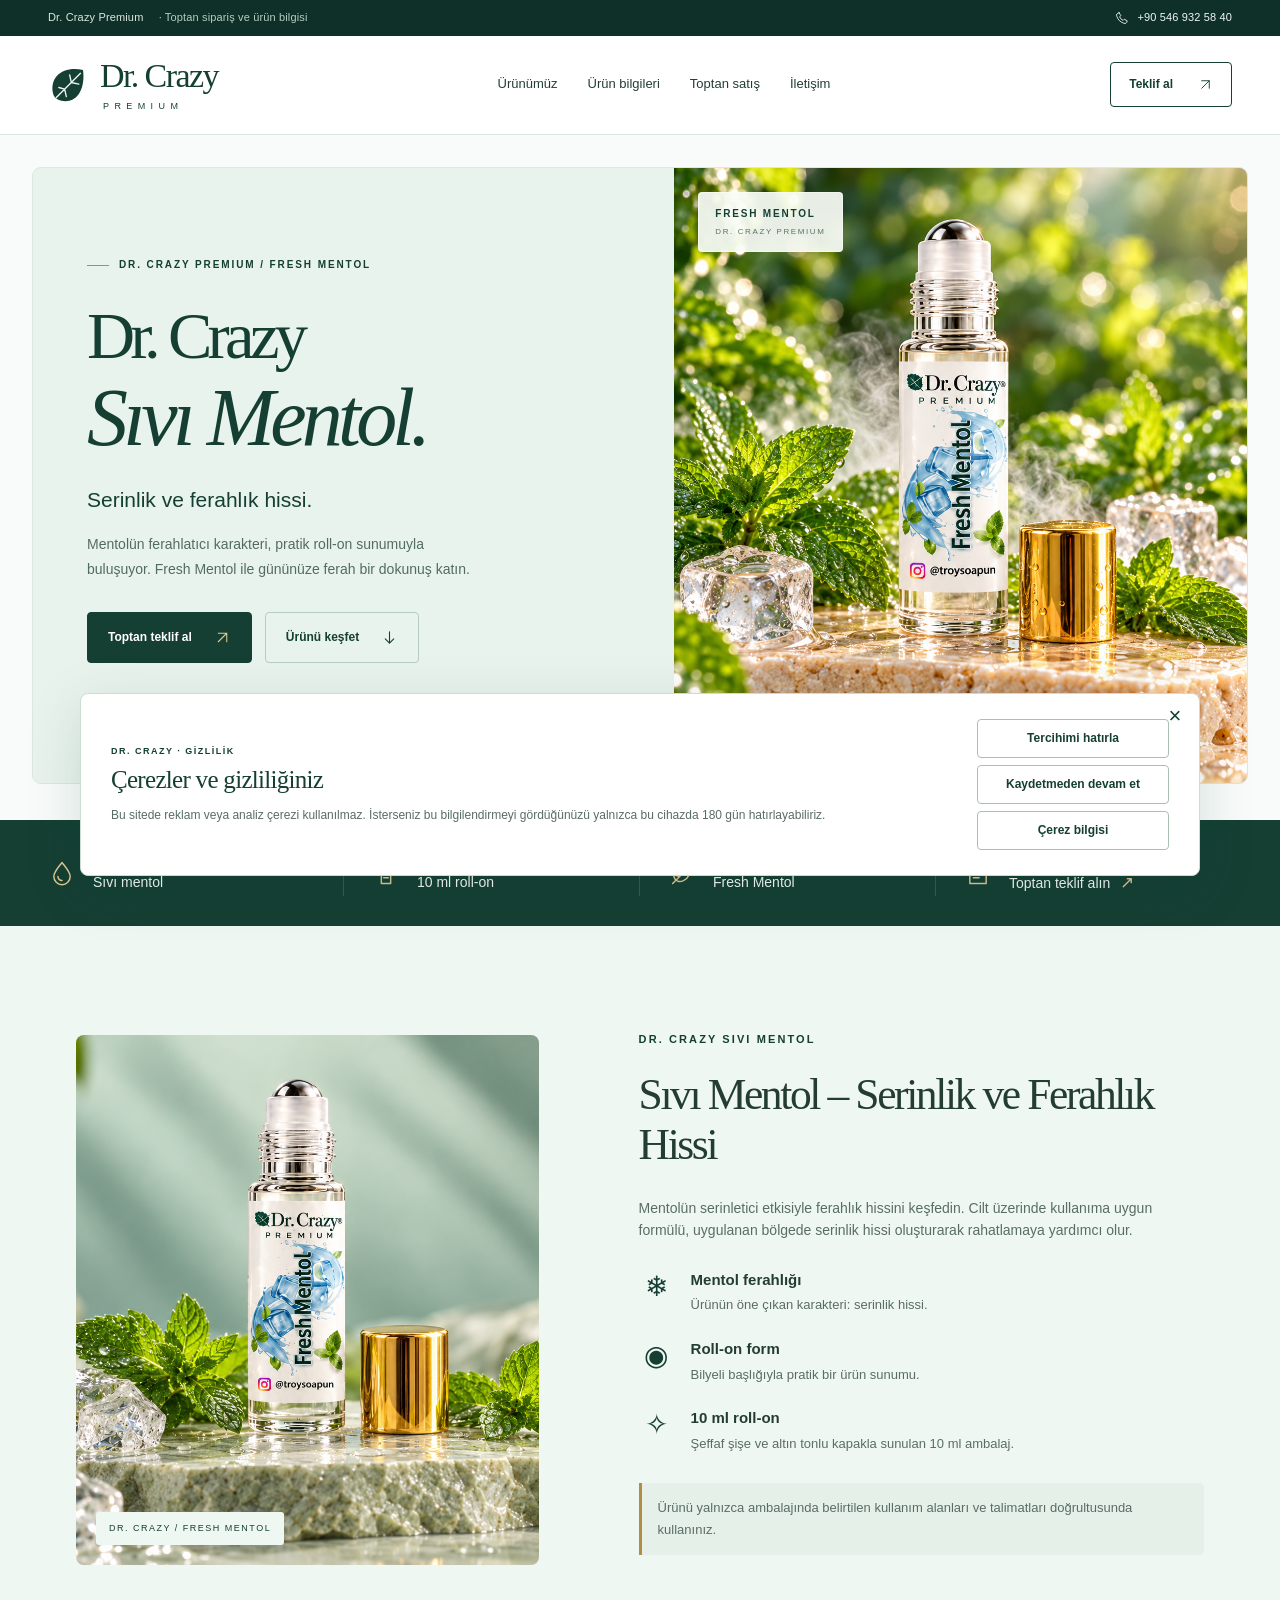
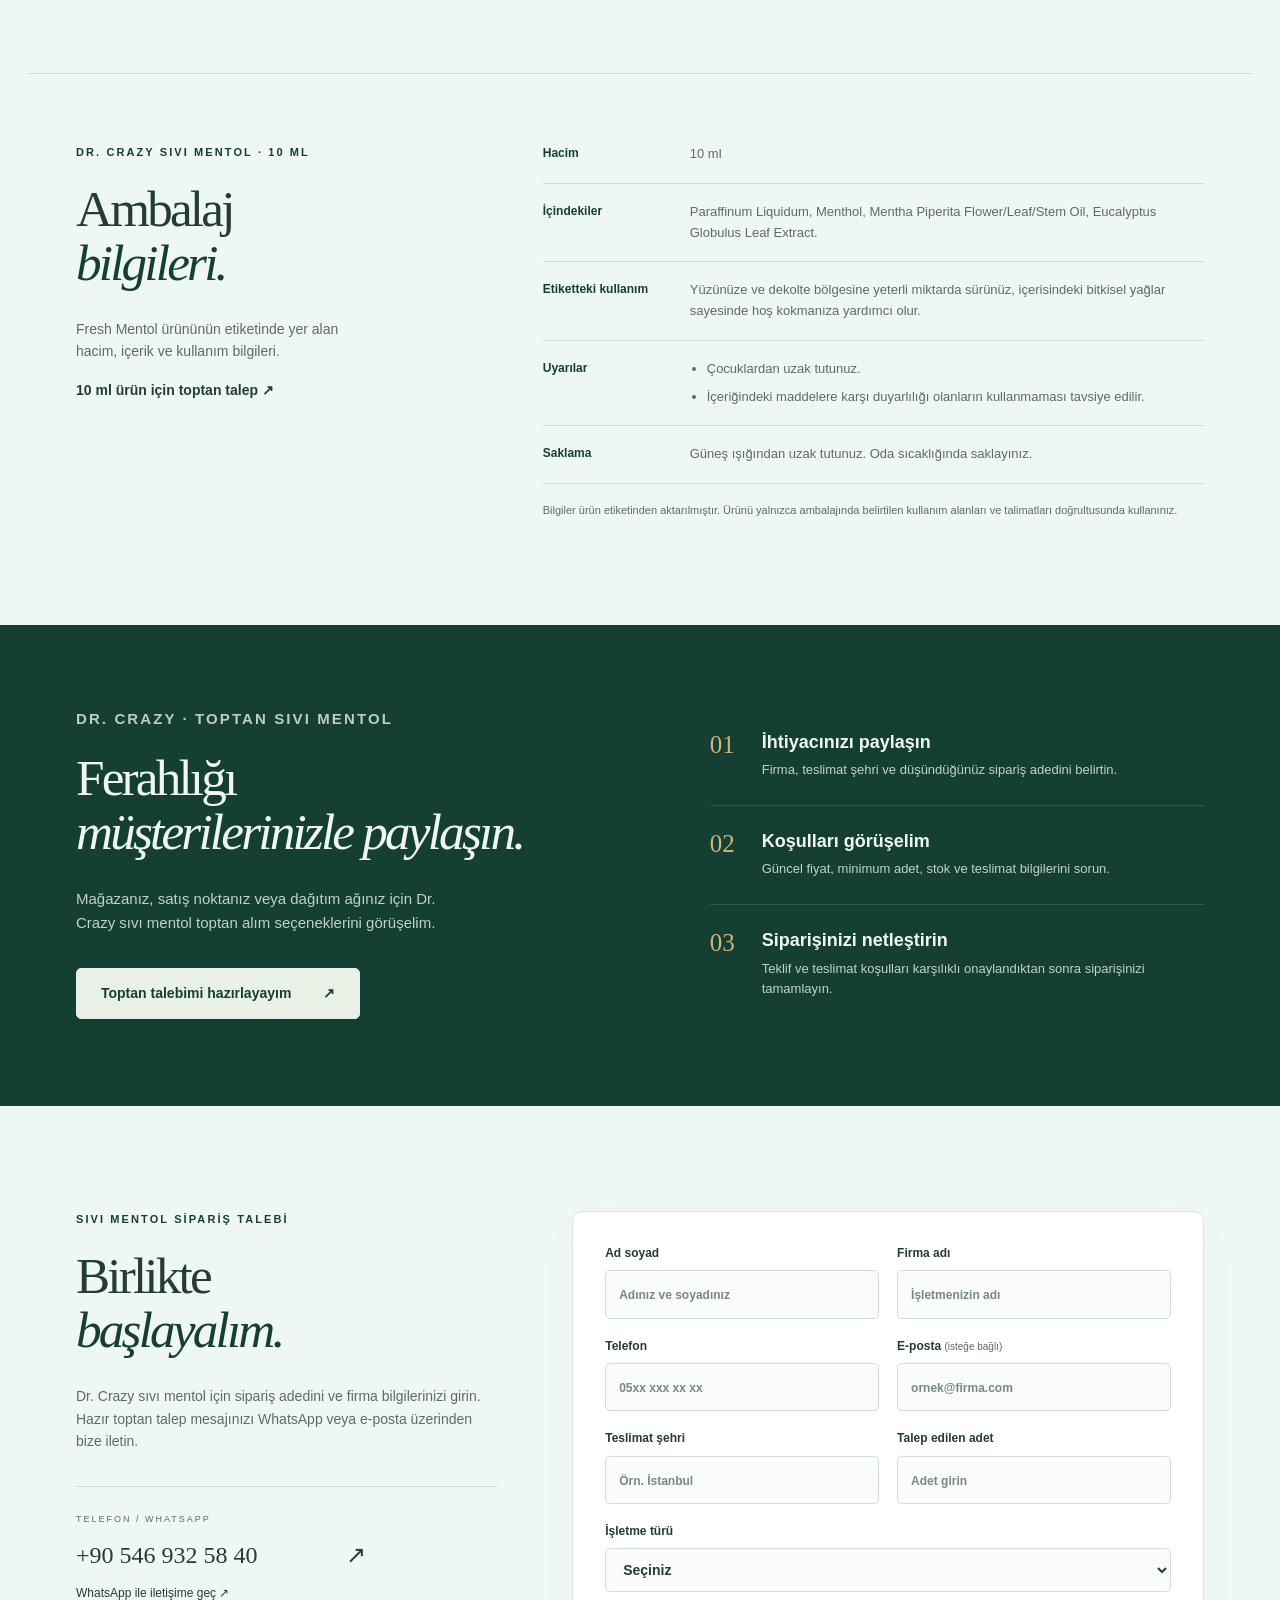
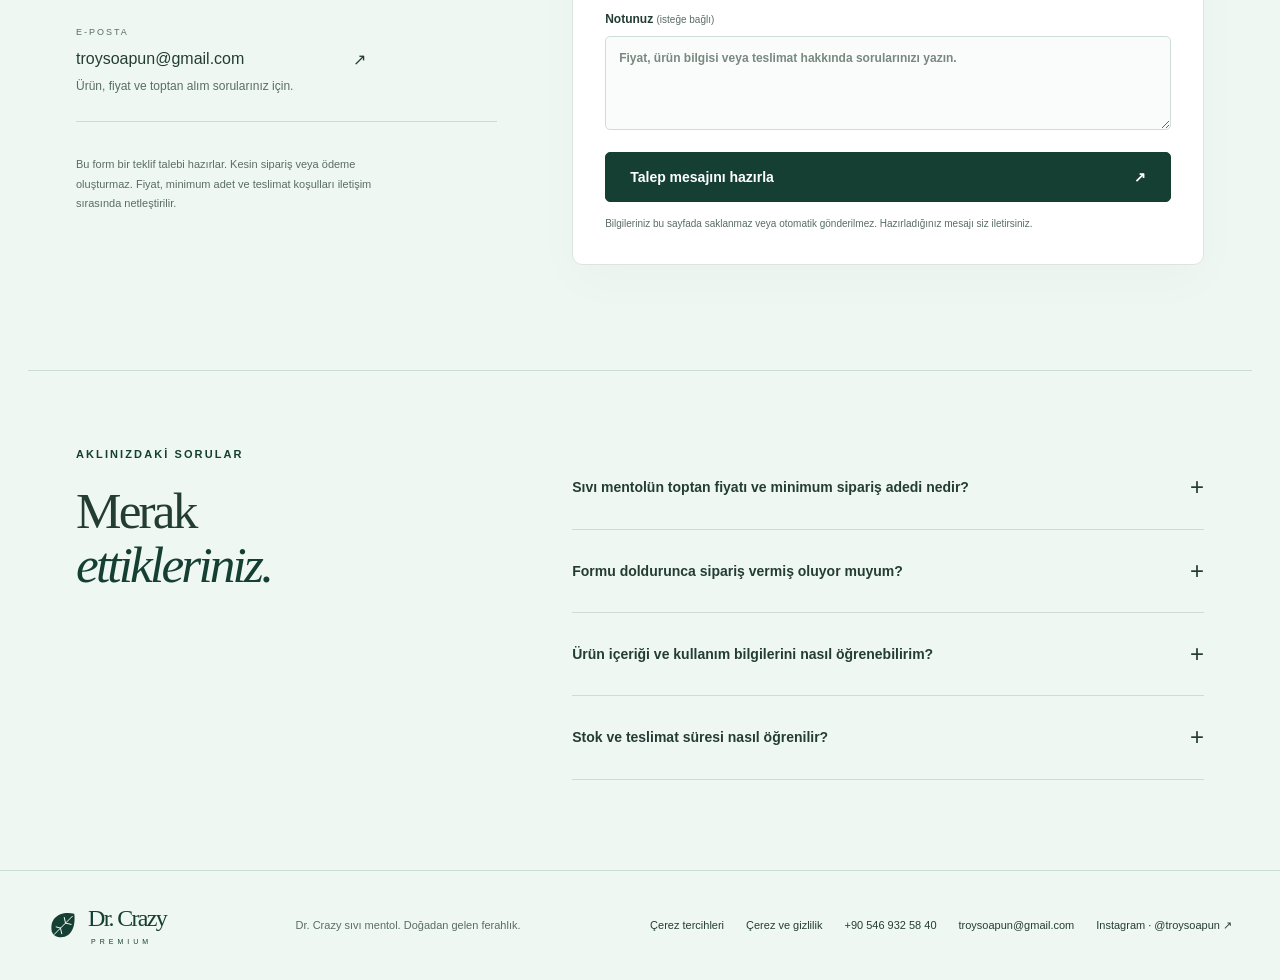
==== commit 15d27f9f: "Add privacy notice and optional browser preference" ====
--- a/index.html
+++ b/index.html
@@ -14,7 +14,7 @@
 <meta property="og:image:alt" content="Dr. Crazy Premium Fresh Mentol sıvı mentol roll-on">
 <meta property="og:locale" content="tr_TR">
 <link rel="icon" href="leaf.svg" type="image/svg+xml">
-<link rel="stylesheet" href="styles.css"><link rel="stylesheet" href="top-design.css"><script src="app.js" defer></script>
+<link rel="stylesheet" href="styles.css"><link rel="stylesheet" href="top-design.css"><link rel="stylesheet" href="cookies.css"><script src="app.js" defer></script><script src="cookies.js" defer></script>
 </head>
 <body>
 <a class="skip" href="#main">İçeriğe geç</a>
@@ -30,5 +30,5 @@
 <form id="order-form"><div class="field-row"><label>Ad soyad <input name="name" required maxlength="100" autocomplete="name" placeholder="Adınız ve soyadınız"></label><label>Firma adı <input name="company" required maxlength="150" autocomplete="organization" placeholder="İşletmenizin adı"></label></div><div class="field-row"><label>Telefon <input name="phone" required type="tel" minlength="7" maxlength="30" autocomplete="tel" placeholder="05xx xxx xx xx"></label><label>E-posta <span class="optional">(isteğe bağlı)</span><input name="email" type="email" maxlength="150" autocomplete="email" placeholder="ornek@firma.com"></label></div><div class="field-row"><label>Teslimat şehri <input name="city" required maxlength="100" autocomplete="address-level2" placeholder="Örn. İstanbul"></label><label>Talep edilen adet <input name="quantity" type="number" min="1" max="1000000" step="1" required inputmode="numeric" placeholder="Adet girin"></label></div><label>İşletme türü <select name="business" required><option value="">Seçiniz</option><option>Perakende mağaza</option><option>Online satış</option><option>Toptancı / distribütör</option><option>Diğer</option></select></label><label>Notunuz <span class="optional">(isteğe bağlı)</span><textarea name="note" maxlength="1200" rows="3" placeholder="Fiyat, ürün bilgisi veya teslimat hakkında sorularınızı yazın."></textarea></label><button class="button submit" type="submit">Talep mesajını hazırla <span aria-hidden="true">↗</span></button><p class="form-note">Bilgileriniz bu sayfada saklanmaz veya otomatik gönderilmez. Hazırladığınız mesajı siz iletirsiniz.</p></form>
 <div id="request-result" class="request-result" hidden><div class="result-header"><div><p class="eyebrow">BİR SONRAKİ ADIM</p><h3>Talep mesajınız hazır.</h3><p>WhatsApp veya e-posta ile devam edin. Mesajınız açılan uygulamaya aktarılır; göndermeden önce kontrol edebilirsiniz.</p></div><button class="close-result" id="close-result" type="button" aria-label="Hazırlanan mesajı kapat">×</button></div><label class="preview-label" for="message-preview">Göndereceğiniz mesaj</label><textarea id="message-preview" rows="12" readonly></textarea><div class="actions"><a class="button" id="send-whatsapp" href="https://wa.me/905469325840" target="_blank" rel="noopener noreferrer">WhatsApp ile gönder ↗</a><a class="text-link" id="send-email" href="mailto:troysoapun@gmail.com">E-posta ile gönder ↗</a><button class="copy-link text-link" id="copy-message" type="button">Mesajı kopyala</button></div><p class="form-note">WhatsApp veya e-posta bağlantısı talebinizi otomatik göndermez. Gönderme işlemini açılan uygulamada siz tamamlarsınız.</p><p id="copy-status" class="copy-status" role="status" aria-live="polite"></p></div></section>
 <section class="faq section" id="sorular"><div><p class="eyebrow">AKLINIZDAKİ SORULAR</p><h2>Merak<br><em>ettikleriniz.</em></h2></div><div class="questions"><details><summary>Sıvı mentolün toptan fiyatı ve minimum sipariş adedi nedir?<span aria-hidden="true">+</span></summary><p>Dr. Crazy sıvı mentol için güncel toptan fiyat ve minimum sipariş adedini öğrenmek üzere talep mesajınızı hazırlayıp bizimle iletişime geçin. Teklif, talep edilen miktar ve sipariş koşullarına göre netleştirilir.</p></details><details><summary>Formu doldurunca sipariş vermiş oluyor muyum?<span aria-hidden="true">+</span></summary><p>Form, kopyalayıp iletebileceğiniz bir teklif talebi oluşturur. Mesaj otomatik gönderilmez. Kesin sipariş, teklif ve koşullar karşılıklı onaylandıktan sonra oluşur.</p></details><details><summary>Ürün içeriği ve kullanım bilgilerini nasıl öğrenebilirim?<span aria-hidden="true">+</span></summary><p>Ürünü yalnızca ambalajında belirtilen kullanım alanları ve talimatları doğrultusunda kullanınız. 10 ml ürünün içerik listesi ve etiket bilgileri <a class="text-link" href="#ambalaj">Ambalaj bilgileri</a> bölümünde yer alır. Diğer sorularınız için WhatsApp üzerinden veya troysoapun@gmail.com adresinden bize ulaşabilirsiniz.</p></details><details><summary>Stok ve teslimat süresi nasıl öğrenilir?<span aria-hidden="true">+</span></summary><p>Talebinizde sipariş adedini ve teslimat şehrini belirtin. Güncel stok durumu, kargo koşulları ve teslimat süresi sipariş görüşmesinde paylaşılır.</p></details></div></section>
-</main><footer><a class="brand footer-brand" href="#top"><img src="leaf.svg" alt="" width="30" height="30"><span>Dr. Crazy<small>PREMIUM</small></span></a><p>Dr. Crazy sıvı mentol. Doğadan gelen ferahlık.</p><div class="footer-contacts"><a href="tel:+905469325840">+90 546 932 58 40</a><a href="mailto:troysoapun@gmail.com">troysoapun@gmail.com</a><a href="https://www.instagram.com/troysoapun/" target="_blank" rel="noopener noreferrer">Instagram · @troysoapun ↗</a></div></footer><a class="mobile-cta button" href="#siparis">Toptan teklif talebi ↗</a>
-</body></html>+</main><footer><a class="brand footer-brand" href="#top"><img src="leaf.svg" alt="" width="30" height="30"><span>Dr. Crazy<small>PREMIUM</small></span></a><p>Dr. Crazy sıvı mentol. Doğadan gelen ferahlık.</p><div class="footer-contacts"><button class="cookie-footer-button" type="button" data-cookie-settings>Çerez tercihleri</button><a href="cerez-politikasi.html">Çerez ve gizlilik</a><a href="tel:+905469325840">+90 546 932 58 40</a><a href="mailto:troysoapun@gmail.com">troysoapun@gmail.com</a><a href="https://www.instagram.com/troysoapun/" target="_blank" rel="noopener noreferrer">Instagram · @troysoapun ↗</a></div></footer><a class="mobile-cta button" href="#siparis">Toptan teklif talebi ↗</a>
+<section class="cookie-notice" id="cookie-notice" role="region" aria-labelledby="cookie-heading" aria-describedby="cookie-description" hidden><button class="cookie-close" type="button" data-cookie-dismiss aria-label="Bilgilendirmeyi kaydetmeden kapat">×</button><div class="cookie-copy"><p class="cookie-eyebrow">DR. CRAZY · GİZLİLİK</p><h2 id="cookie-heading" tabindex="-1">Çerezler ve gizliliğiniz</h2><p id="cookie-description">Bu sitede reklam veya analiz çerezi kullanılmaz. İsterseniz bu bilgilendirmeyi gördüğünüzü yalnızca bu cihazda 180 gün hatırlayabiliriz.</p><p id="cookie-status" class="cookie-status" role="status" aria-live="polite"></p></div><div class="cookie-actions"><button type="button" class="cookie-choice" data-cookie-remember>Tercihimi hatırla</button><button type="button" class="cookie-choice" data-cookie-dismiss>Kaydetmeden devam et</button><a class="cookie-choice" href="cerez-politikasi.html">Çerez bilgisi</a></div></section><noscript><div class="cookie-noscript">Bu sitede reklam veya analiz çerezi kullanılmaz. <a href="cerez-politikasi.html">Çerez ve gizlilik bilgisi</a></div></noscript></body></html>
--- a/cookies.css
+++ b/cookies.css
@@ -0,0 +1,2 @@
+.cookie-notice{position:fixed;left:24px;right:24px;bottom:24px;z-index:60;max-width:1120px;margin:auto;padding:25px 30px;background:#fff;border:1px solid #cbdcd1;border-radius:8px;box-shadow:0 14px 55px #103c3426;display:grid;grid-template-columns:minmax(0,1fr) auto;gap:28px;align-items:center;max-height:75vh;overflow:auto}.cookie-notice[hidden],[data-cookie-reset][hidden]{display:none!important}.cookie-eyebrow{font-size:9px;letter-spacing:1.5px;color:var(--forest);margin:0 0 7px;font-weight:600}.cookie-copy h2{font:400 25px/1.2 var(--display);letter-spacing:-.7px;margin:0 0 10px;color:var(--forest)}.cookie-copy>p:not(.cookie-eyebrow){font-size:12px;line-height:1.7;margin:0;color:var(--muted)}.cookie-copy .cookie-status{font-size:11px;margin-top:7px}.cookie-status:empty{display:none}.cookie-actions{display:grid;grid-template-columns:1fr;gap:7px;min-width:192px}.cookie-choice{display:flex;align-items:center;justify-content:center;min-height:39px;padding:10px 16px;background:#fff;color:var(--forest);border:1px solid #a8bfb2;border-radius:4px;font:600 12px/1.3 var(--body);text-align:center;cursor:pointer;text-decoration:none;transition:background .15s}.cookie-choice:hover{background:var(--ice);color:var(--forest)}.cookie-choice:focus-visible,.cookie-footer-button:focus-visible,.cookie-close:focus-visible{outline:3px solid var(--gold);outline-offset:3px}.cookie-close{position:absolute;top:8px;right:10px;border:0;background:transparent;color:var(--forest);width:28px;height:28px;line-height:1;font-size:22px}.cookie-footer-button{padding:0;border:0;background:transparent;color:inherit;font:inherit;text-align:left;cursor:pointer}.cookie-footer-button:hover{color:var(--gold)}.cookie-notice-open .mobile-cta{display:none}.privacy-policy-main{max-width:920px;margin:0 auto;padding:55px 28px 70px}.privacy-policy-header{display:flex;align-items:center;justify-content:space-between;gap:20px;padding:24px 28px;border-bottom:1px solid var(--line);max-width:1040px;margin:auto}.privacy-policy-main h1{font-size:clamp(38px,6vw,62px);line-height:1.12;letter-spacing:-2px;margin:12px 0 18px}.privacy-policy-main h2{font-size:27px;line-height:1.3;margin:32px 0 13px;letter-spacing:-.7px}.privacy-policy-main p,.privacy-policy-main li{font-size:14px;line-height:1.8}.privacy-policy-main a:not(.cookie-choice){text-decoration:underline;text-underline-offset:3px;overflow-wrap:anywhere}.privacy-policy-main table{border-collapse:collapse;width:100%;font-size:13px;background:#fff}.privacy-policy-main td,.privacy-policy-main th{text-align:left;vertical-align:top;padding:15px;border-bottom:1px solid var(--line);overflow-wrap:anywhere}.privacy-policy-main th{width:30%;font-weight:600;color:var(--forest)}.privacy-policy-main code{font-size:11px;word-break:break-word}.privacy-choice-box{padding:22px;background:#fff;border:1px solid var(--line);border-radius:6px;margin-top:30px}.privacy-choice-box h2{margin-top:0}.privacy-policy-main .cookie-actions{display:flex;flex-wrap:wrap;justify-content:flex-start;min-width:0}.privacy-policy-main .cookie-actions>*{flex:0 1 auto}.privacy-policy-main .policy-date{font-size:11px}.privacy-policy-footer{max-width:920px;margin:auto;padding:24px 28px 50px;border-top:1px solid var(--line);display:flex;gap:18px;flex-wrap:wrap;font-size:12px}.cookie-noscript{padding:18px 24px;background:#fff;border-top:1px solid var(--line);font-size:12px}
+@media(max-width:720px){.cookie-notice{left:12px;right:12px;bottom:12px;padding:23px 20px 18px;display:block;max-height:80vh}.cookie-copy h2{font-size:24px;padding-right:20px}.cookie-actions{grid-template-columns:repeat(2,minmax(0,1fr));min-width:0;margin-top:17px;gap:8px}.cookie-actions>a{grid-column:1/-1}.cookie-choice{font-size:11px;padding:11px 9px;min-height:43px}.cookie-copy>p:not(.cookie-eyebrow){font-size:12px}.privacy-policy-header{padding:22px}.privacy-policy-header .brand>span{font-size:26px}.privacy-policy-header .text-link{font-size:11px}.privacy-policy-main{padding:35px 22px 55px}.privacy-policy-main h1{font-size:42px}.privacy-policy-main th{width:32%}.privacy-policy-main td,.privacy-policy-main th{padding:12px}.privacy-policy-main table{font-size:12px}.privacy-choice-box{padding:18px}.privacy-policy-main .cookie-actions{display:flex}.privacy-policy-footer{padding:22px}}@media(prefers-reduced-motion:reduce){.cookie-choice{transition:none}}
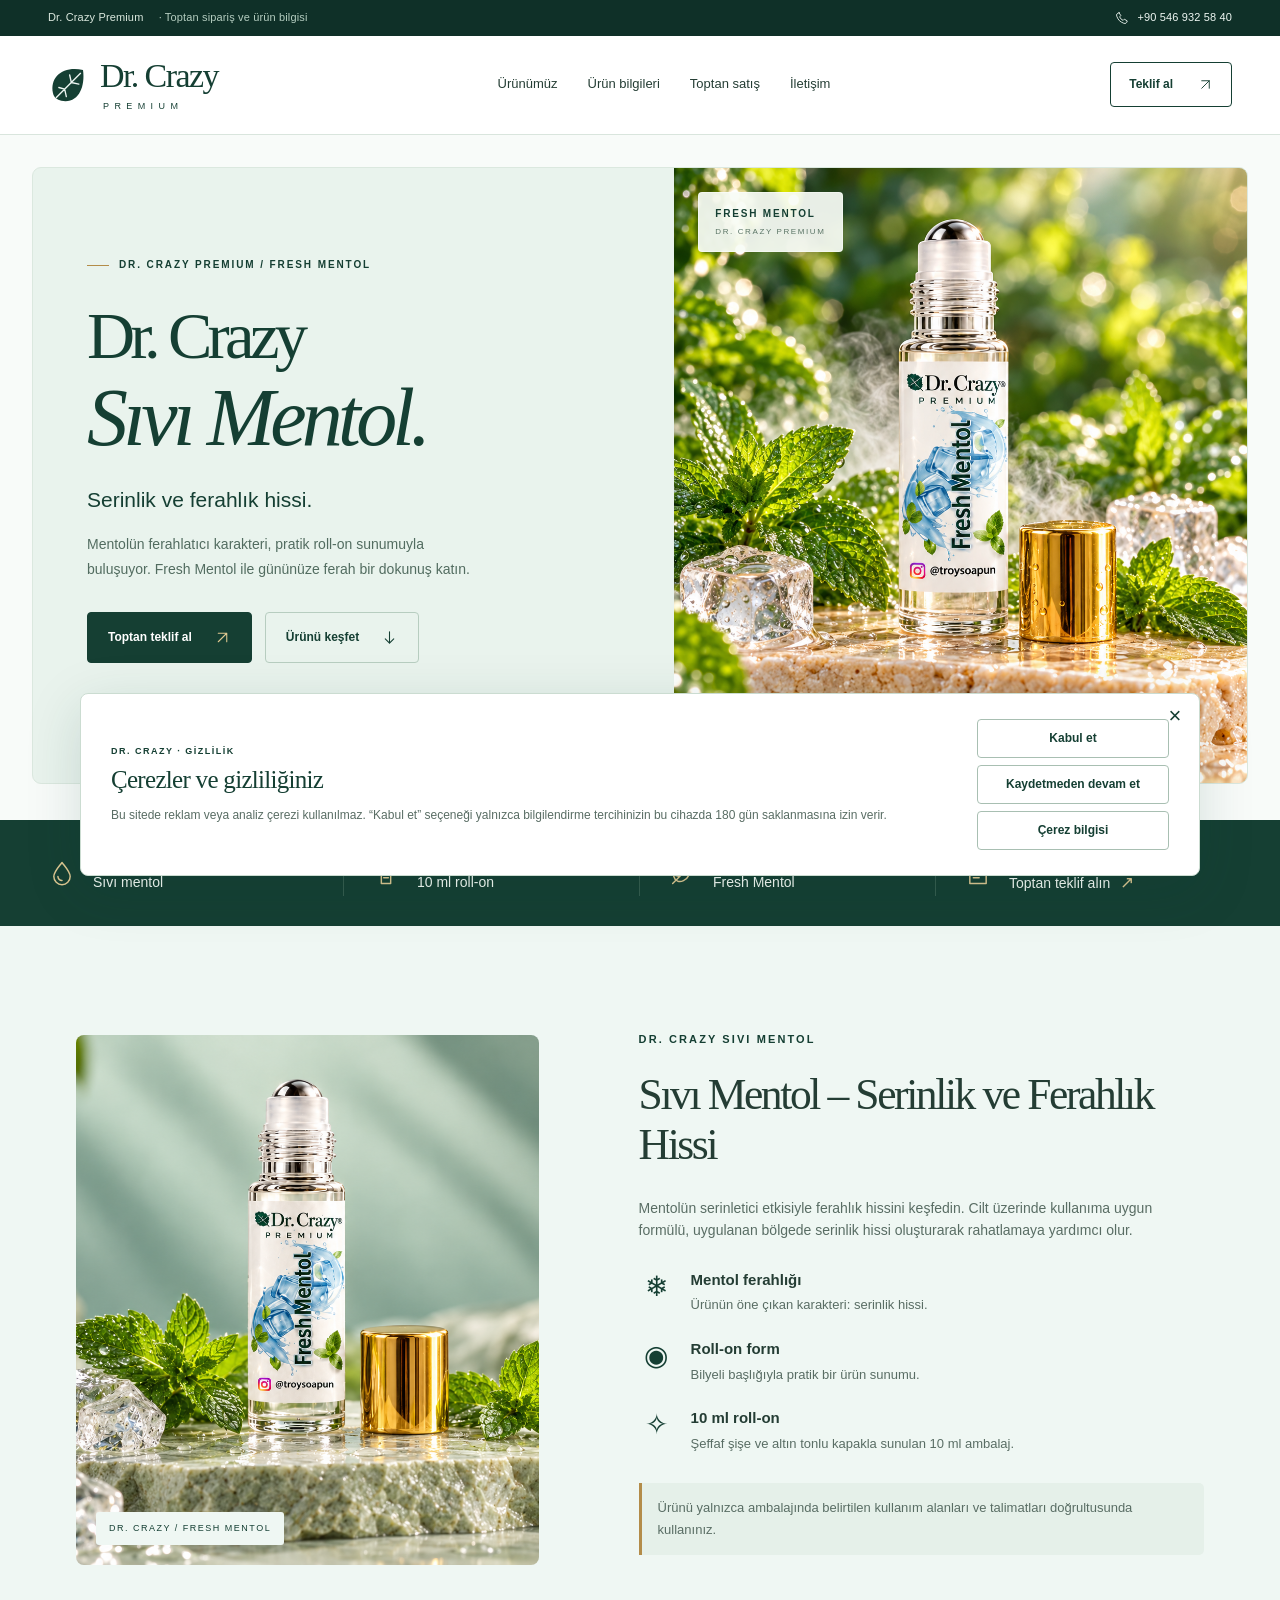
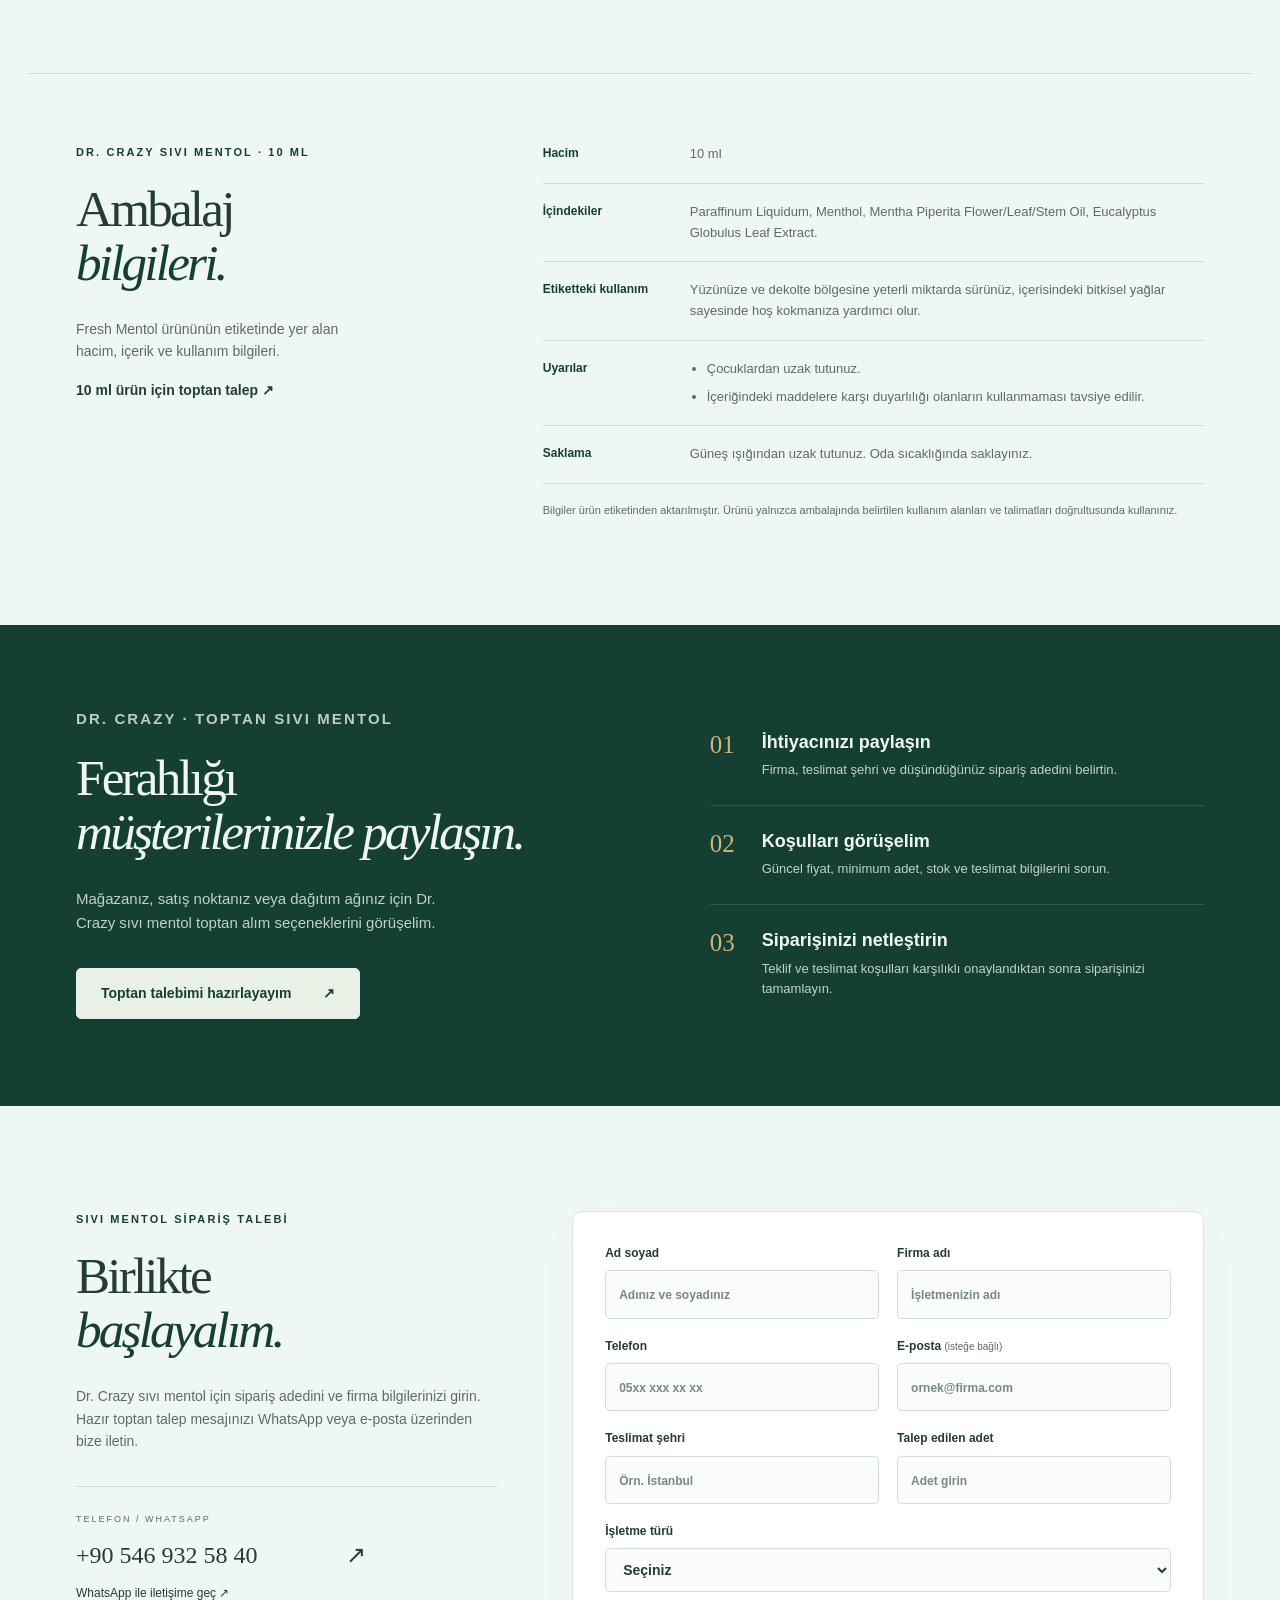
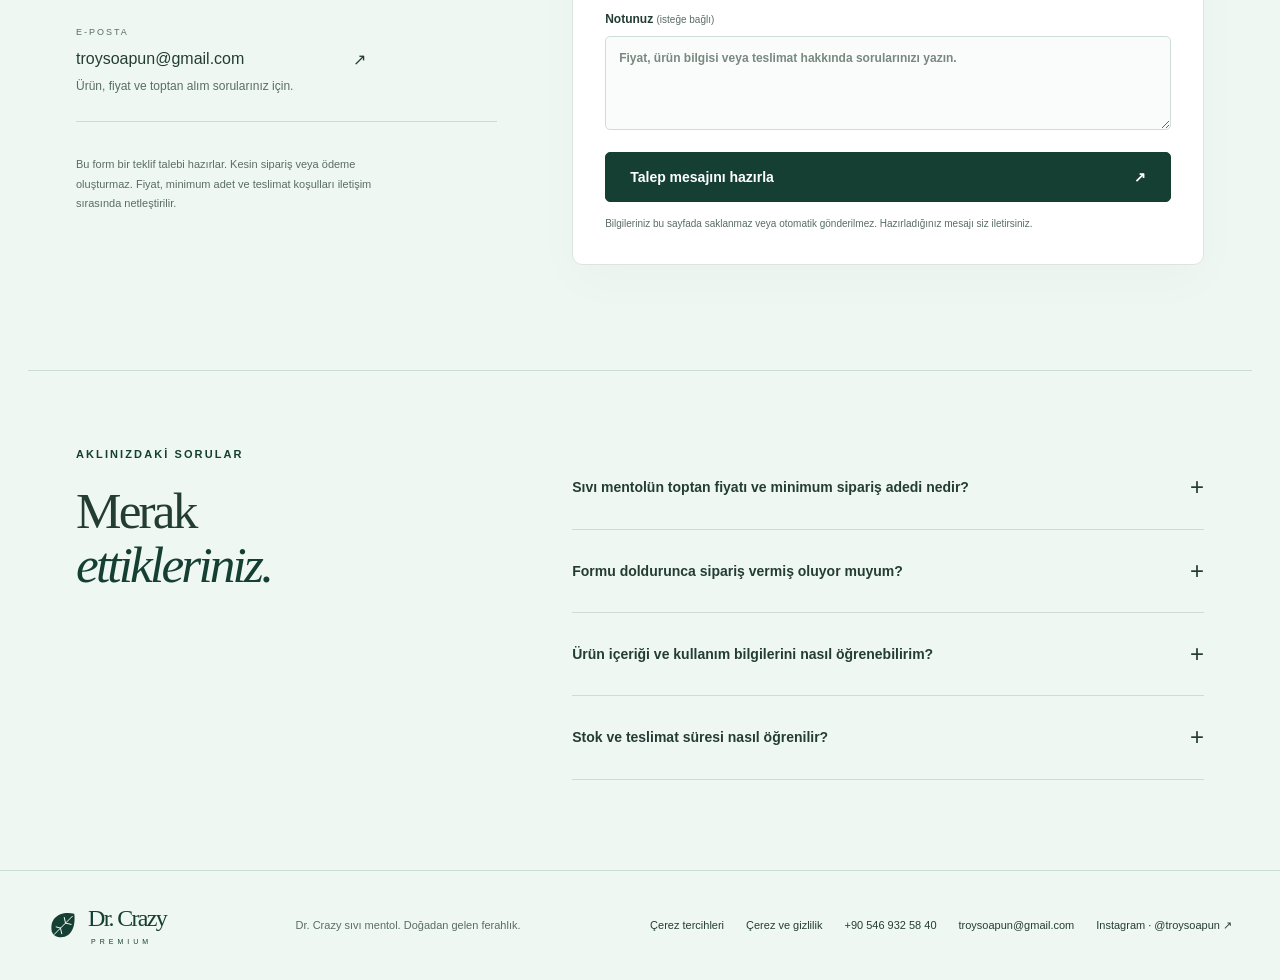
==== commit f5edc19b: "Update cookie notice accept label" ====
--- a/index.html
+++ b/index.html
@@ -31,4 +31,4 @@
 <div id="request-result" class="request-result" hidden><div class="result-header"><div><p class="eyebrow">BİR SONRAKİ ADIM</p><h3>Talep mesajınız hazır.</h3><p>WhatsApp veya e-posta ile devam edin. Mesajınız açılan uygulamaya aktarılır; göndermeden önce kontrol edebilirsiniz.</p></div><button class="close-result" id="close-result" type="button" aria-label="Hazırlanan mesajı kapat">×</button></div><label class="preview-label" for="message-preview">Göndereceğiniz mesaj</label><textarea id="message-preview" rows="12" readonly></textarea><div class="actions"><a class="button" id="send-whatsapp" href="https://wa.me/905469325840" target="_blank" rel="noopener noreferrer">WhatsApp ile gönder ↗</a><a class="text-link" id="send-email" href="mailto:troysoapun@gmail.com">E-posta ile gönder ↗</a><button class="copy-link text-link" id="copy-message" type="button">Mesajı kopyala</button></div><p class="form-note">WhatsApp veya e-posta bağlantısı talebinizi otomatik göndermez. Gönderme işlemini açılan uygulamada siz tamamlarsınız.</p><p id="copy-status" class="copy-status" role="status" aria-live="polite"></p></div></section>
 <section class="faq section" id="sorular"><div><p class="eyebrow">AKLINIZDAKİ SORULAR</p><h2>Merak<br><em>ettikleriniz.</em></h2></div><div class="questions"><details><summary>Sıvı mentolün toptan fiyatı ve minimum sipariş adedi nedir?<span aria-hidden="true">+</span></summary><p>Dr. Crazy sıvı mentol için güncel toptan fiyat ve minimum sipariş adedini öğrenmek üzere talep mesajınızı hazırlayıp bizimle iletişime geçin. Teklif, talep edilen miktar ve sipariş koşullarına göre netleştirilir.</p></details><details><summary>Formu doldurunca sipariş vermiş oluyor muyum?<span aria-hidden="true">+</span></summary><p>Form, kopyalayıp iletebileceğiniz bir teklif talebi oluşturur. Mesaj otomatik gönderilmez. Kesin sipariş, teklif ve koşullar karşılıklı onaylandıktan sonra oluşur.</p></details><details><summary>Ürün içeriği ve kullanım bilgilerini nasıl öğrenebilirim?<span aria-hidden="true">+</span></summary><p>Ürünü yalnızca ambalajında belirtilen kullanım alanları ve talimatları doğrultusunda kullanınız. 10 ml ürünün içerik listesi ve etiket bilgileri <a class="text-link" href="#ambalaj">Ambalaj bilgileri</a> bölümünde yer alır. Diğer sorularınız için WhatsApp üzerinden veya troysoapun@gmail.com adresinden bize ulaşabilirsiniz.</p></details><details><summary>Stok ve teslimat süresi nasıl öğrenilir?<span aria-hidden="true">+</span></summary><p>Talebinizde sipariş adedini ve teslimat şehrini belirtin. Güncel stok durumu, kargo koşulları ve teslimat süresi sipariş görüşmesinde paylaşılır.</p></details></div></section>
 </main><footer><a class="brand footer-brand" href="#top"><img src="leaf.svg" alt="" width="30" height="30"><span>Dr. Crazy<small>PREMIUM</small></span></a><p>Dr. Crazy sıvı mentol. Doğadan gelen ferahlık.</p><div class="footer-contacts"><button class="cookie-footer-button" type="button" data-cookie-settings>Çerez tercihleri</button><a href="cerez-politikasi.html">Çerez ve gizlilik</a><a href="tel:+905469325840">+90 546 932 58 40</a><a href="mailto:troysoapun@gmail.com">troysoapun@gmail.com</a><a href="https://www.instagram.com/troysoapun/" target="_blank" rel="noopener noreferrer">Instagram · @troysoapun ↗</a></div></footer><a class="mobile-cta button" href="#siparis">Toptan teklif talebi ↗</a>
-<section class="cookie-notice" id="cookie-notice" role="region" aria-labelledby="cookie-heading" aria-describedby="cookie-description" hidden><button class="cookie-close" type="button" data-cookie-dismiss aria-label="Bilgilendirmeyi kaydetmeden kapat">×</button><div class="cookie-copy"><p class="cookie-eyebrow">DR. CRAZY · GİZLİLİK</p><h2 id="cookie-heading" tabindex="-1">Çerezler ve gizliliğiniz</h2><p id="cookie-description">Bu sitede reklam veya analiz çerezi kullanılmaz. İsterseniz bu bilgilendirmeyi gördüğünüzü yalnızca bu cihazda 180 gün hatırlayabiliriz.</p><p id="cookie-status" class="cookie-status" role="status" aria-live="polite"></p></div><div class="cookie-actions"><button type="button" class="cookie-choice" data-cookie-remember>Tercihimi hatırla</button><button type="button" class="cookie-choice" data-cookie-dismiss>Kaydetmeden devam et</button><a class="cookie-choice" href="cerez-politikasi.html">Çerez bilgisi</a></div></section><noscript><div class="cookie-noscript">Bu sitede reklam veya analiz çerezi kullanılmaz. <a href="cerez-politikasi.html">Çerez ve gizlilik bilgisi</a></div></noscript></body></html>+<section class="cookie-notice" id="cookie-notice" role="region" aria-labelledby="cookie-heading" aria-describedby="cookie-description" hidden><button class="cookie-close" type="button" data-cookie-dismiss aria-label="Bilgilendirmeyi kaydetmeden kapat">×</button><div class="cookie-copy"><p class="cookie-eyebrow">DR. CRAZY · GİZLİLİK</p><h2 id="cookie-heading" tabindex="-1">Çerezler ve gizliliğiniz</h2><p id="cookie-description">Bu sitede reklam veya analiz çerezi kullanılmaz. “Kabul et” seçeneği yalnızca bilgilendirme tercihinizin bu cihazda 180 gün saklanmasına izin verir.</p><p id="cookie-status" class="cookie-status" role="status" aria-live="polite"></p></div><div class="cookie-actions"><button type="button" class="cookie-choice" data-cookie-remember>Kabul et</button><button type="button" class="cookie-choice" data-cookie-dismiss>Kaydetmeden devam et</button><a class="cookie-choice" href="cerez-politikasi.html">Çerez bilgisi</a></div></section><noscript><div class="cookie-noscript">Bu sitede reklam veya analiz çerezi kullanılmaz. <a href="cerez-politikasi.html">Çerez ve gizlilik bilgisi</a></div></noscript></body></html>
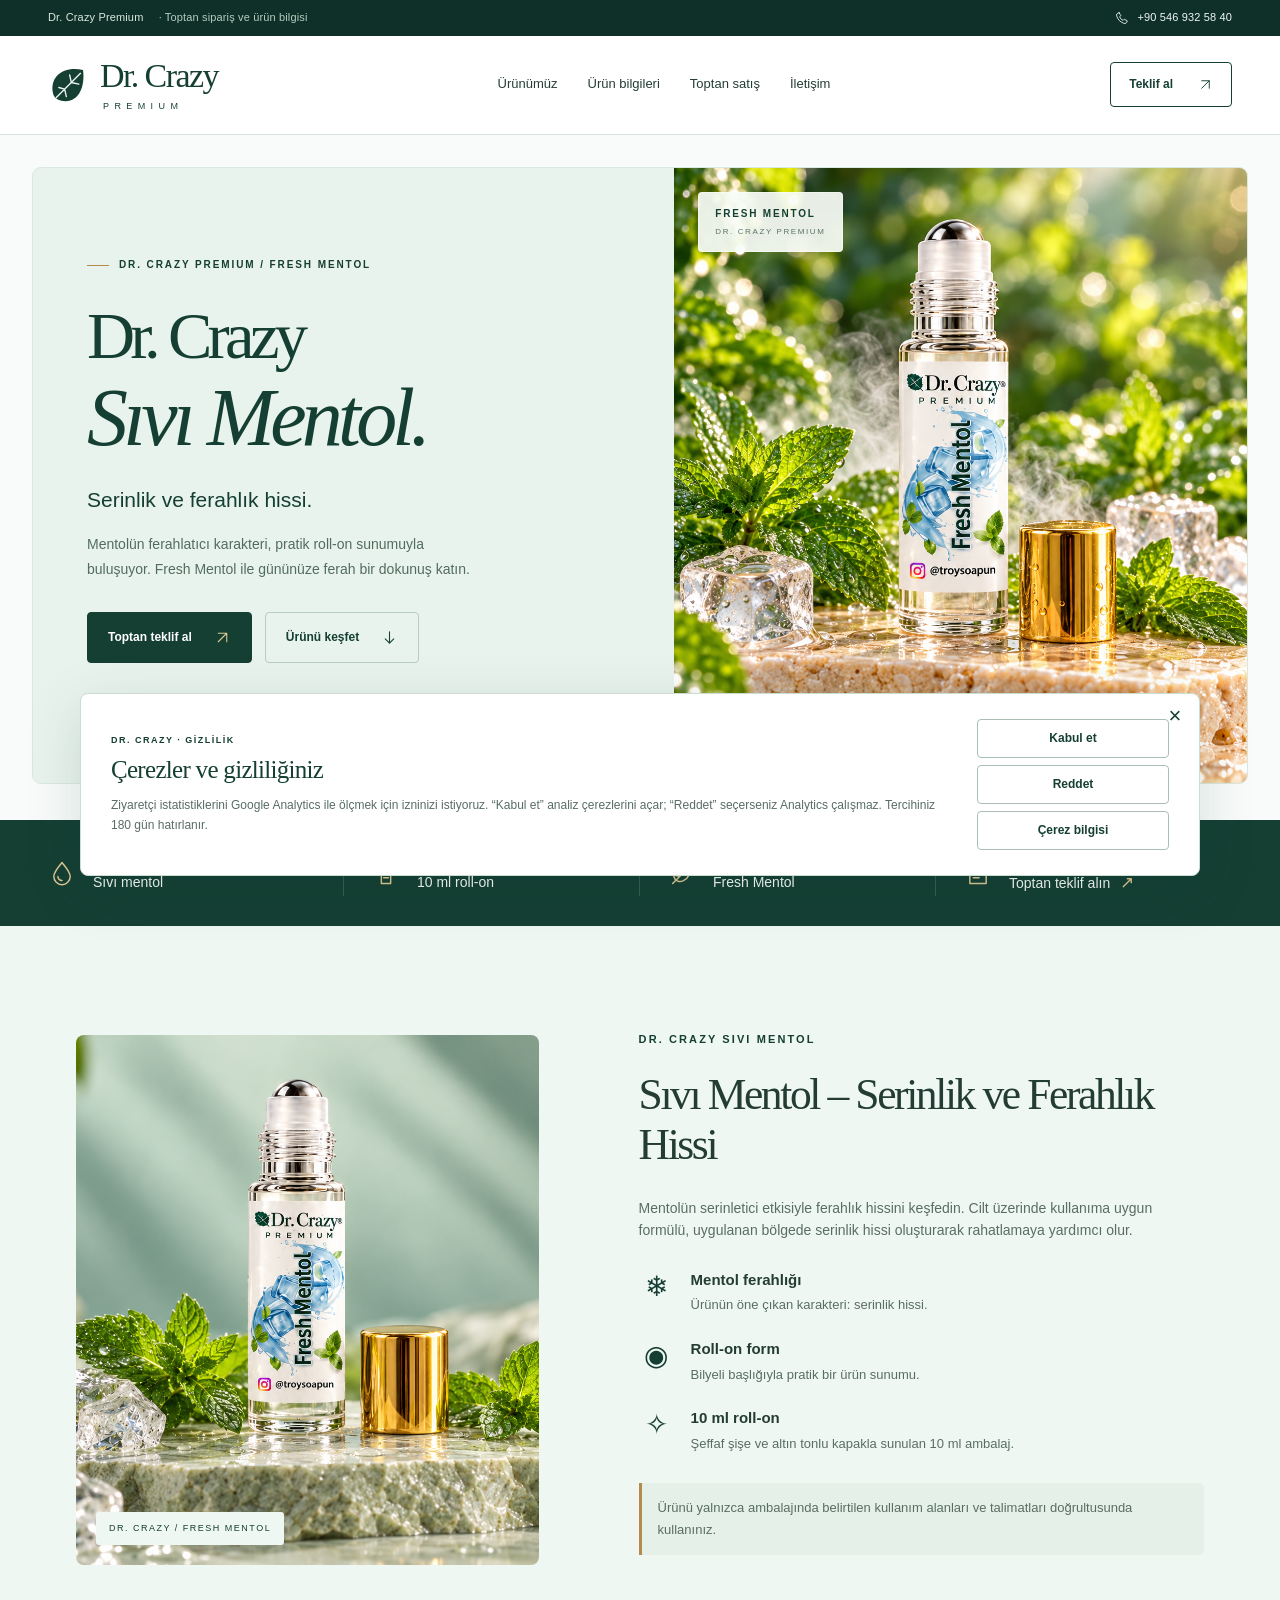
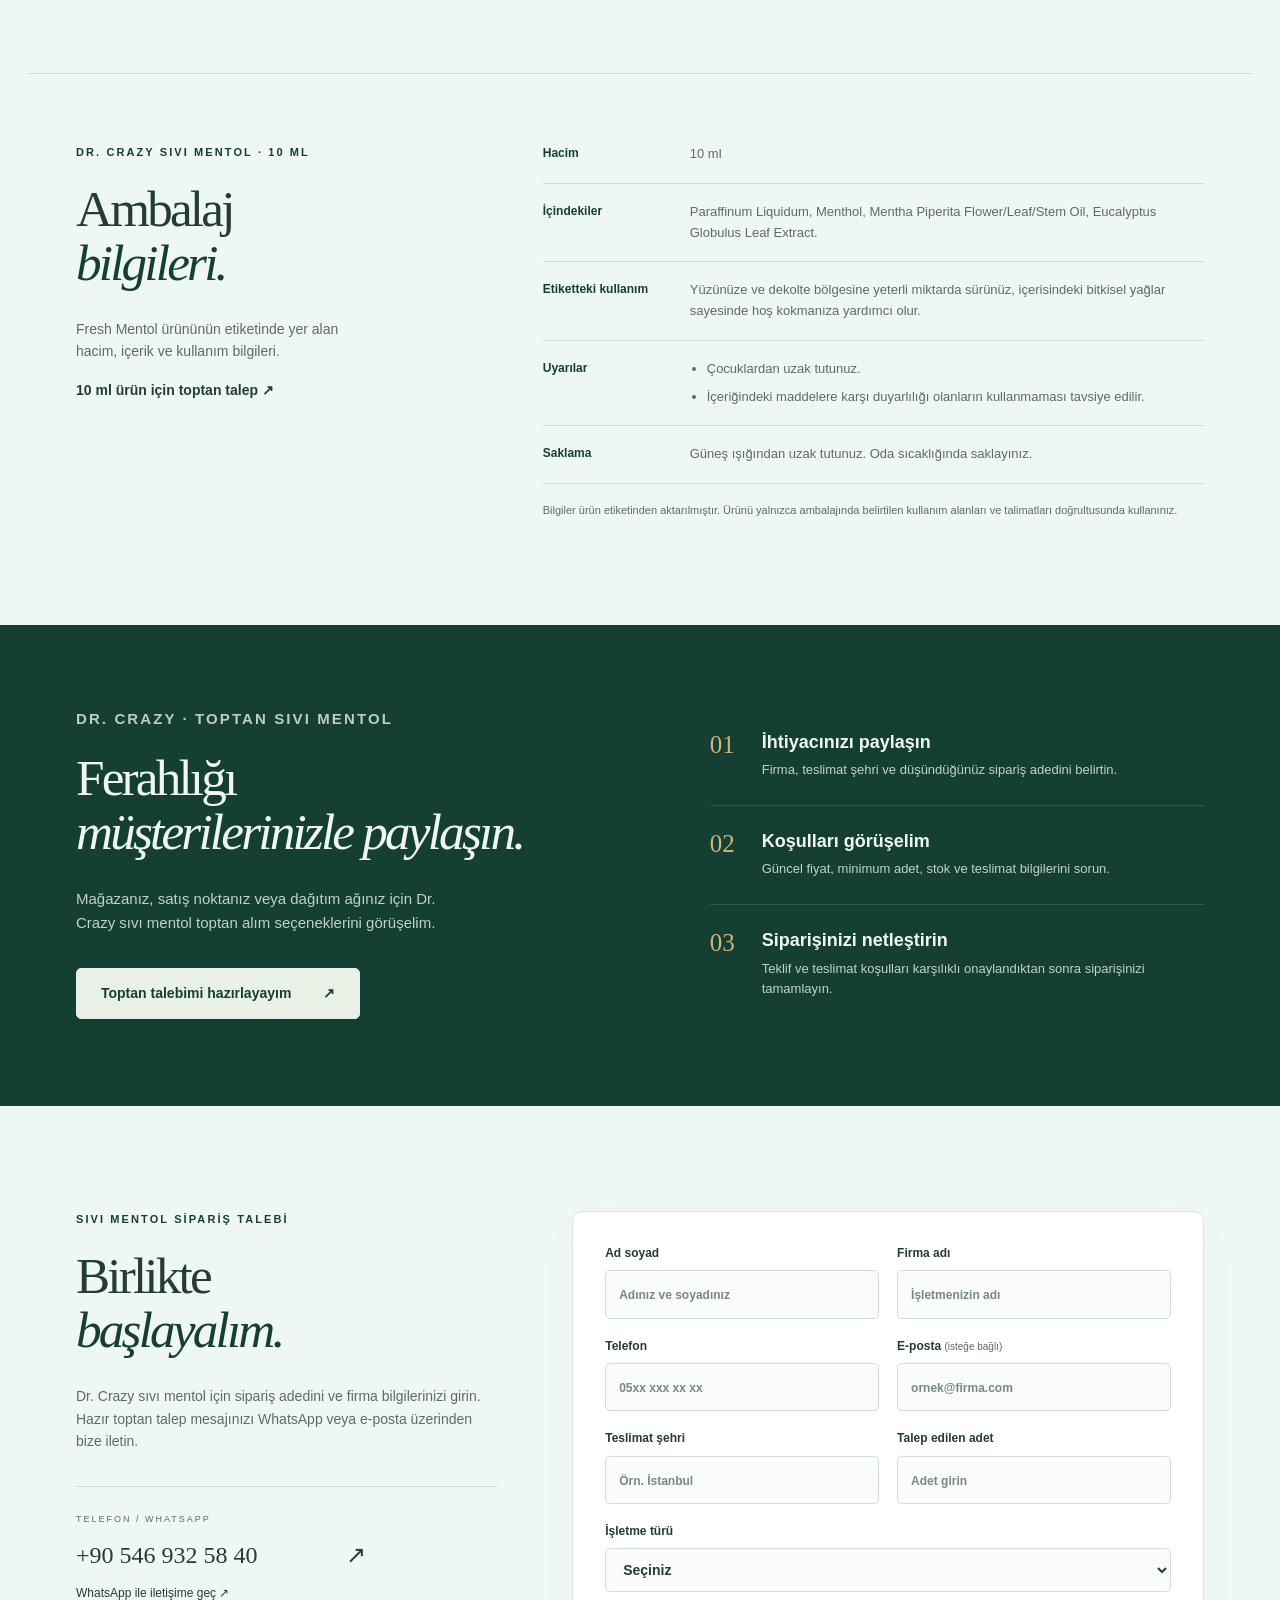
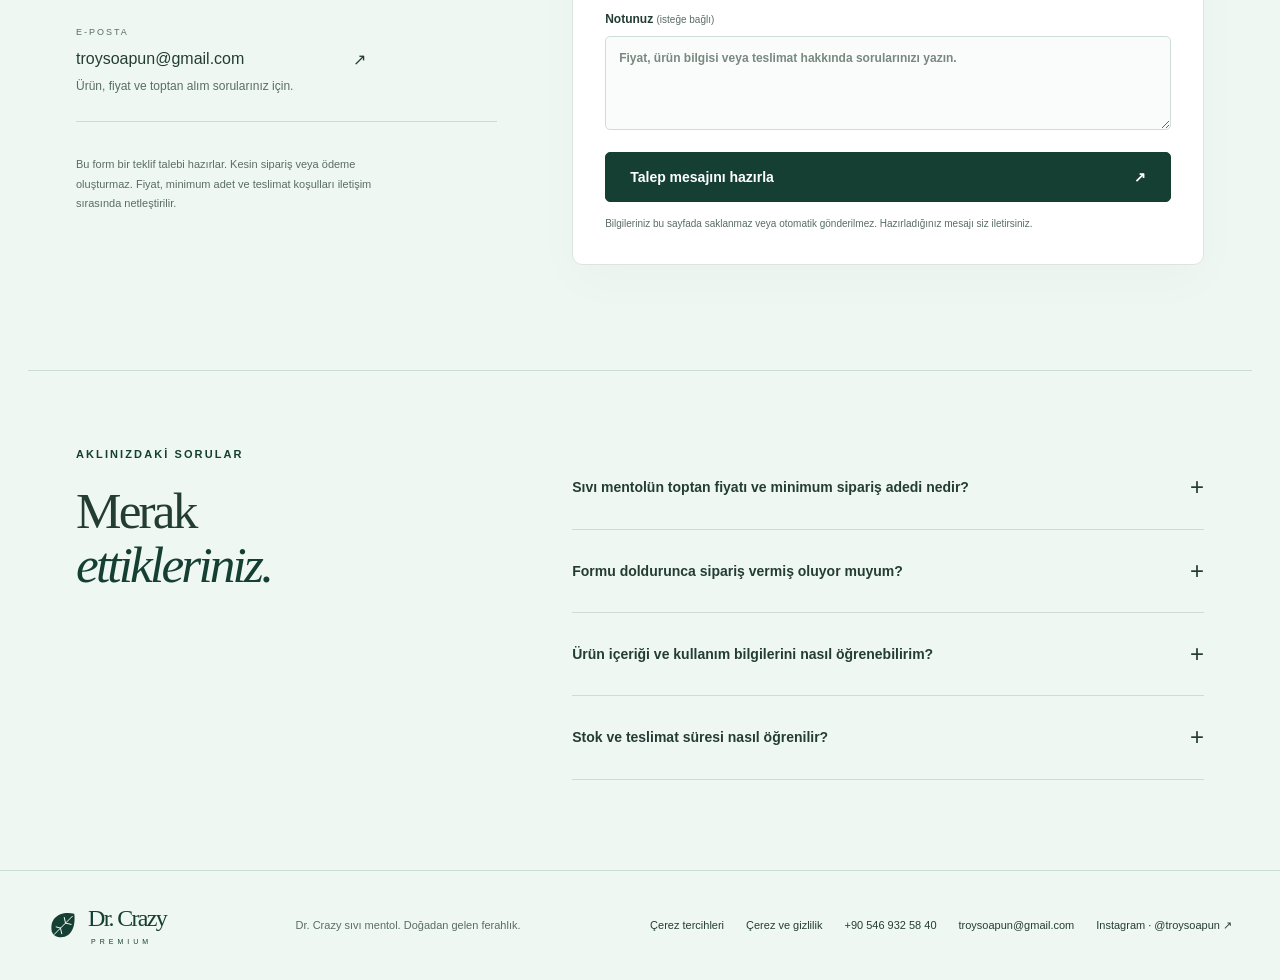
==== commit 6f394ce0: "Add consent-gated GA4 and protect private request links" ====
--- a/index.html
+++ b/index.html
@@ -27,8 +27,8 @@
 <section class="packaging section" id="ambalaj"><div class="packaging-layout"><div><p class="eyebrow">DR. CRAZY SIVI MENTOL · 10 ML</p><h2>Ambalaj<br><em>bilgileri.</em></h2><p class="packaging-intro">Fresh Mentol ürününün etiketinde yer alan hacim, içerik ve kullanım bilgileri.</p><a class="text-link" href="#siparis">10 ml ürün için toptan talep ↗</a></div><div><dl class="label-info"><div><dt>Hacim</dt><dd>10 ml</dd></div><div><dt>İçindekiler</dt><dd lang="en">Paraffinum Liquidum, Menthol, Mentha Piperita Flower/Leaf/Stem Oil, Eucalyptus Globulus Leaf Extract.</dd></div><div><dt>Etiketteki kullanım</dt><dd>Yüzünüze ve dekolte bölgesine yeterli miktarda sürünüz, içerisindeki bitkisel yağlar sayesinde hoş kokmanıza yardımcı olur.</dd></div><div><dt>Uyarılar</dt><dd><ul><li>Çocuklardan uzak tutunuz.</li><li>İçeriğindeki maddelere karşı duyarlılığı olanların kullanmaması tavsiye edilir.</li></ul></dd></div><div><dt>Saklama</dt><dd>Güneş ışığından uzak tutunuz. Oda sıcaklığında saklayınız.</dd></div></dl><p class="label-source">Bilgiler ürün etiketinden aktarılmıştır. Ürünü yalnızca ambalajında belirtilen kullanım alanları ve talimatları doğrultusunda kullanınız.</p></div></div></section>
 <section class="wholesale section" id="toptan"><div><p class="eyebrow">DR. CRAZY · TOPTAN SIVI MENTOL</p><h2>Ferahlığı<br><em>müşterilerinizle paylaşın.</em></h2><p>Mağazanız, satış noktanız veya dağıtım ağınız için Dr. Crazy sıvı mentol toptan alım seçeneklerini görüşelim.</p><a class="button light" href="#siparis">Toptan talebimi hazırlayayım <span aria-hidden="true">↗</span></a></div><div class="steps"><div><span>01</span><div><h3>İhtiyacınızı paylaşın</h3><p>Firma, teslimat şehri ve düşündüğünüz sipariş adedini belirtin.</p></div></div><div><span>02</span><div><h3>Koşulları görüşelim</h3><p>Güncel fiyat, minimum adet, stok ve teslimat bilgilerini sorun.</p></div></div><div><span>03</span><div><h3>Siparişinizi netleştirin</h3><p>Teklif ve teslimat koşulları karşılıklı onaylandıktan sonra siparişinizi tamamlayın.</p></div></div></div></section>
 <section class="order section" id="siparis"><div class="order-info"><p class="eyebrow">SIVI MENTOL SİPARİŞ TALEBİ</p><h2>Birlikte<br><em>başlayalım.</em></h2><p>Dr. Crazy sıvı mentol için sipariş adedini ve firma bilgilerinizi girin. Hazır toptan talep mesajınızı WhatsApp veya e-posta üzerinden bize iletin.</p><div class="contact-card"><span class="contact-label">TELEFON / WHATSAPP</span><a href="tel:+905469325840">+90 546 932 58 40 <span aria-hidden="true">↗</span></a><a class="contact-whatsapp" href="https://wa.me/905469325840" target="_blank" rel="noopener noreferrer">WhatsApp ile iletişime geç ↗</a><span class="contact-label email-label">E-POSTA</span><a class="contact-email" href="mailto:troysoapun@gmail.com">troysoapun@gmail.com <span aria-hidden="true">↗</span></a><p>Ürün, fiyat ve toptan alım sorularınız için.</p></div><p class="order-note">Bu form bir teklif talebi hazırlar. Kesin sipariş veya ödeme oluşturmaz. Fiyat, minimum adet ve teslimat koşulları iletişim sırasında netleştirilir.</p></div>
-<form id="order-form"><div class="field-row"><label>Ad soyad <input name="name" required maxlength="100" autocomplete="name" placeholder="Adınız ve soyadınız"></label><label>Firma adı <input name="company" required maxlength="150" autocomplete="organization" placeholder="İşletmenizin adı"></label></div><div class="field-row"><label>Telefon <input name="phone" required type="tel" minlength="7" maxlength="30" autocomplete="tel" placeholder="05xx xxx xx xx"></label><label>E-posta <span class="optional">(isteğe bağlı)</span><input name="email" type="email" maxlength="150" autocomplete="email" placeholder="ornek@firma.com"></label></div><div class="field-row"><label>Teslimat şehri <input name="city" required maxlength="100" autocomplete="address-level2" placeholder="Örn. İstanbul"></label><label>Talep edilen adet <input name="quantity" type="number" min="1" max="1000000" step="1" required inputmode="numeric" placeholder="Adet girin"></label></div><label>İşletme türü <select name="business" required><option value="">Seçiniz</option><option>Perakende mağaza</option><option>Online satış</option><option>Toptancı / distribütör</option><option>Diğer</option></select></label><label>Notunuz <span class="optional">(isteğe bağlı)</span><textarea name="note" maxlength="1200" rows="3" placeholder="Fiyat, ürün bilgisi veya teslimat hakkında sorularınızı yazın."></textarea></label><button class="button submit" type="submit">Talep mesajını hazırla <span aria-hidden="true">↗</span></button><p class="form-note">Bilgileriniz bu sayfada saklanmaz veya otomatik gönderilmez. Hazırladığınız mesajı siz iletirsiniz.</p></form>
+<form id="order-form"><div class="field-row"><label>Ad soyad <input name="name" required maxlength="100" autocomplete="name" placeholder="Adınız ve soyadınız"></label><label>Firma adı <input name="company" required maxlength="150" autocomplete="organization" placeholder="İşletmenizin adı"></label></div><div class="field-row"><label>Telefon <input name="phone" required type="tel" minlength="7" maxlength="30" autocomplete="tel" placeholder="05xx xxx xx xx"></label><label>E-posta <span class="optional">(isteğe bağlı)</span><input name="email" type="email" maxlength="150" autocomplete="email" placeholder="ornek@firma.com"></label></div><div class="field-row"><label>Teslimat şehri <input name="city" required maxlength="100" autocomplete="address-level2" placeholder="Örn. İstanbul"></label><label>Talep edilen adet <input name="quantity" type="number" min="1" max="1000000" step="1" required inputmode="numeric" placeholder="Adet girin"></label></div><label>İşletme türü <select name="business" required><option value="">Seçiniz</option><option>Perakende mağaza</option><option>Online satış</option><option>Toptancı / distribütör</option><option>Diğer</option></select></label><label>Notunuz <span class="optional">(isteğe bağlı)</span><textarea name="note" maxlength="1200" rows="3" placeholder="Fiyat, ürün bilgisi veya teslimat hakkında sorularınızı yazın."></textarea></label><button class="button submit" type="submit" disabled>Talep mesajını hazırla <span aria-hidden="true">↗</span></button><p class="form-note">Bilgileriniz bu sayfada saklanmaz veya otomatik gönderilmez. Hazırladığınız mesajı siz iletirsiniz.</p></form>
 <div id="request-result" class="request-result" hidden><div class="result-header"><div><p class="eyebrow">BİR SONRAKİ ADIM</p><h3>Talep mesajınız hazır.</h3><p>WhatsApp veya e-posta ile devam edin. Mesajınız açılan uygulamaya aktarılır; göndermeden önce kontrol edebilirsiniz.</p></div><button class="close-result" id="close-result" type="button" aria-label="Hazırlanan mesajı kapat">×</button></div><label class="preview-label" for="message-preview">Göndereceğiniz mesaj</label><textarea id="message-preview" rows="12" readonly></textarea><div class="actions"><a class="button" id="send-whatsapp" href="https://wa.me/905469325840" target="_blank" rel="noopener noreferrer">WhatsApp ile gönder ↗</a><a class="text-link" id="send-email" href="mailto:troysoapun@gmail.com">E-posta ile gönder ↗</a><button class="copy-link text-link" id="copy-message" type="button">Mesajı kopyala</button></div><p class="form-note">WhatsApp veya e-posta bağlantısı talebinizi otomatik göndermez. Gönderme işlemini açılan uygulamada siz tamamlarsınız.</p><p id="copy-status" class="copy-status" role="status" aria-live="polite"></p></div></section>
 <section class="faq section" id="sorular"><div><p class="eyebrow">AKLINIZDAKİ SORULAR</p><h2>Merak<br><em>ettikleriniz.</em></h2></div><div class="questions"><details><summary>Sıvı mentolün toptan fiyatı ve minimum sipariş adedi nedir?<span aria-hidden="true">+</span></summary><p>Dr. Crazy sıvı mentol için güncel toptan fiyat ve minimum sipariş adedini öğrenmek üzere talep mesajınızı hazırlayıp bizimle iletişime geçin. Teklif, talep edilen miktar ve sipariş koşullarına göre netleştirilir.</p></details><details><summary>Formu doldurunca sipariş vermiş oluyor muyum?<span aria-hidden="true">+</span></summary><p>Form, kopyalayıp iletebileceğiniz bir teklif talebi oluşturur. Mesaj otomatik gönderilmez. Kesin sipariş, teklif ve koşullar karşılıklı onaylandıktan sonra oluşur.</p></details><details><summary>Ürün içeriği ve kullanım bilgilerini nasıl öğrenebilirim?<span aria-hidden="true">+</span></summary><p>Ürünü yalnızca ambalajında belirtilen kullanım alanları ve talimatları doğrultusunda kullanınız. 10 ml ürünün içerik listesi ve etiket bilgileri <a class="text-link" href="#ambalaj">Ambalaj bilgileri</a> bölümünde yer alır. Diğer sorularınız için WhatsApp üzerinden veya troysoapun@gmail.com adresinden bize ulaşabilirsiniz.</p></details><details><summary>Stok ve teslimat süresi nasıl öğrenilir?<span aria-hidden="true">+</span></summary><p>Talebinizde sipariş adedini ve teslimat şehrini belirtin. Güncel stok durumu, kargo koşulları ve teslimat süresi sipariş görüşmesinde paylaşılır.</p></details></div></section>
 </main><footer><a class="brand footer-brand" href="#top"><img src="leaf.svg" alt="" width="30" height="30"><span>Dr. Crazy<small>PREMIUM</small></span></a><p>Dr. Crazy sıvı mentol. Doğadan gelen ferahlık.</p><div class="footer-contacts"><button class="cookie-footer-button" type="button" data-cookie-settings>Çerez tercihleri</button><a href="cerez-politikasi.html">Çerez ve gizlilik</a><a href="tel:+905469325840">+90 546 932 58 40</a><a href="mailto:troysoapun@gmail.com">troysoapun@gmail.com</a><a href="https://www.instagram.com/troysoapun/" target="_blank" rel="noopener noreferrer">Instagram · @troysoapun ↗</a></div></footer><a class="mobile-cta button" href="#siparis">Toptan teklif talebi ↗</a>
-<section class="cookie-notice" id="cookie-notice" role="region" aria-labelledby="cookie-heading" aria-describedby="cookie-description" hidden><button class="cookie-close" type="button" data-cookie-dismiss aria-label="Bilgilendirmeyi kaydetmeden kapat">×</button><div class="cookie-copy"><p class="cookie-eyebrow">DR. CRAZY · GİZLİLİK</p><h2 id="cookie-heading" tabindex="-1">Çerezler ve gizliliğiniz</h2><p id="cookie-description">Bu sitede reklam veya analiz çerezi kullanılmaz. “Kabul et” seçeneği yalnızca bilgilendirme tercihinizin bu cihazda 180 gün saklanmasına izin verir.</p><p id="cookie-status" class="cookie-status" role="status" aria-live="polite"></p></div><div class="cookie-actions"><button type="button" class="cookie-choice" data-cookie-remember>Kabul et</button><button type="button" class="cookie-choice" data-cookie-dismiss>Kaydetmeden devam et</button><a class="cookie-choice" href="cerez-politikasi.html">Çerez bilgisi</a></div></section><noscript><div class="cookie-noscript">Bu sitede reklam veya analiz çerezi kullanılmaz. <a href="cerez-politikasi.html">Çerez ve gizlilik bilgisi</a></div></noscript></body></html>+<section class="cookie-notice" id="cookie-notice" role="region" aria-labelledby="cookie-heading" aria-describedby="cookie-description" hidden><button class="cookie-close" type="button" data-cookie-dismiss aria-label="Analizi reddet ve bildirimi kapat">×</button><div class="cookie-copy"><p class="cookie-eyebrow">DR. CRAZY · GİZLİLİK</p><h2 id="cookie-heading" tabindex="-1">Çerezler ve gizliliğiniz</h2><p id="cookie-description">Ziyaretçi istatistiklerini Google Analytics ile ölçmek için izninizi istiyoruz. “Kabul et” analiz çerezlerini açar; “Reddet” seçerseniz Analytics çalışmaz. Tercihiniz 180 gün hatırlanır.</p><p id="cookie-status" class="cookie-status" role="status" aria-live="polite"></p></div><div class="cookie-actions"><button type="button" class="cookie-choice" data-cookie-remember>Kabul et</button><button type="button" class="cookie-choice" data-cookie-dismiss>Reddet</button><a class="cookie-choice" href="cerez-politikasi.html">Çerez bilgisi</a></div></section><noscript><div class="cookie-noscript">JavaScript kapalı olduğunda Google Analytics çalışmaz. <a href="cerez-politikasi.html">Çerez ve gizlilik bilgisi</a></div></noscript></body></html>
